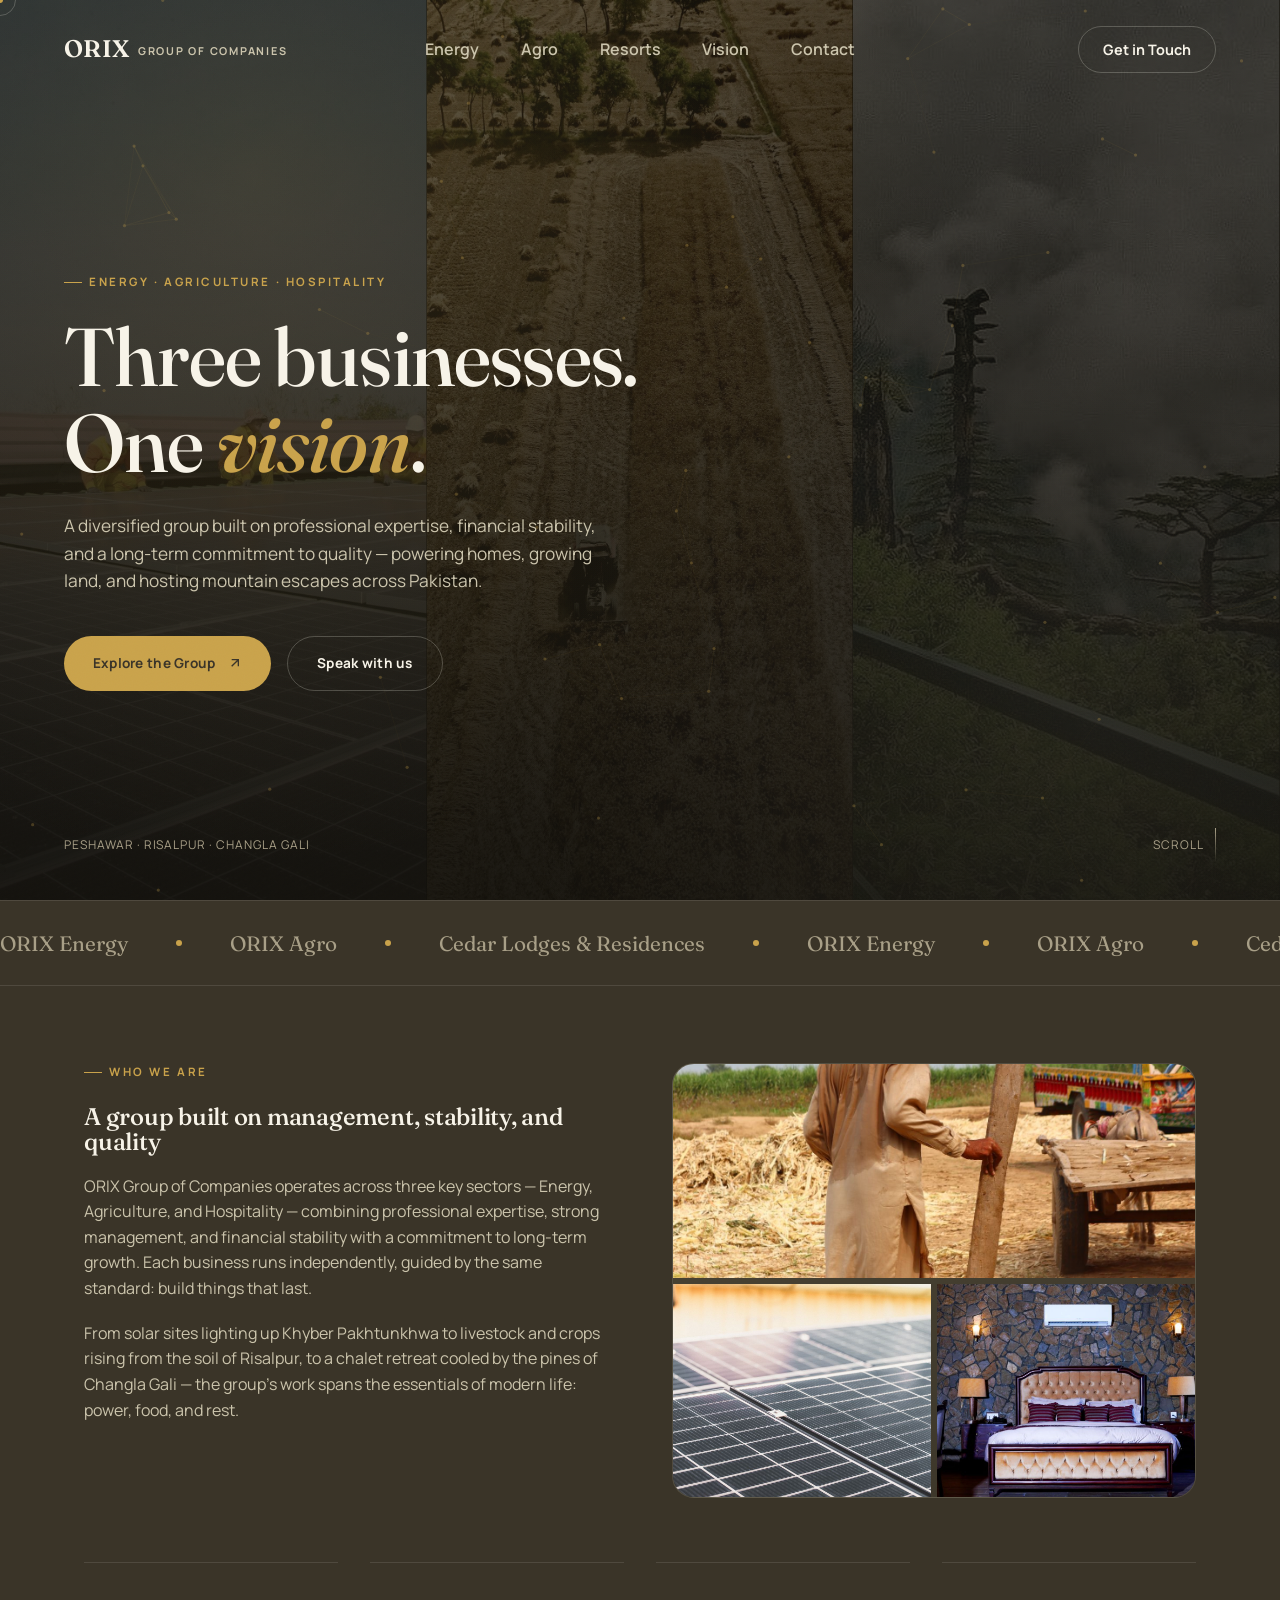
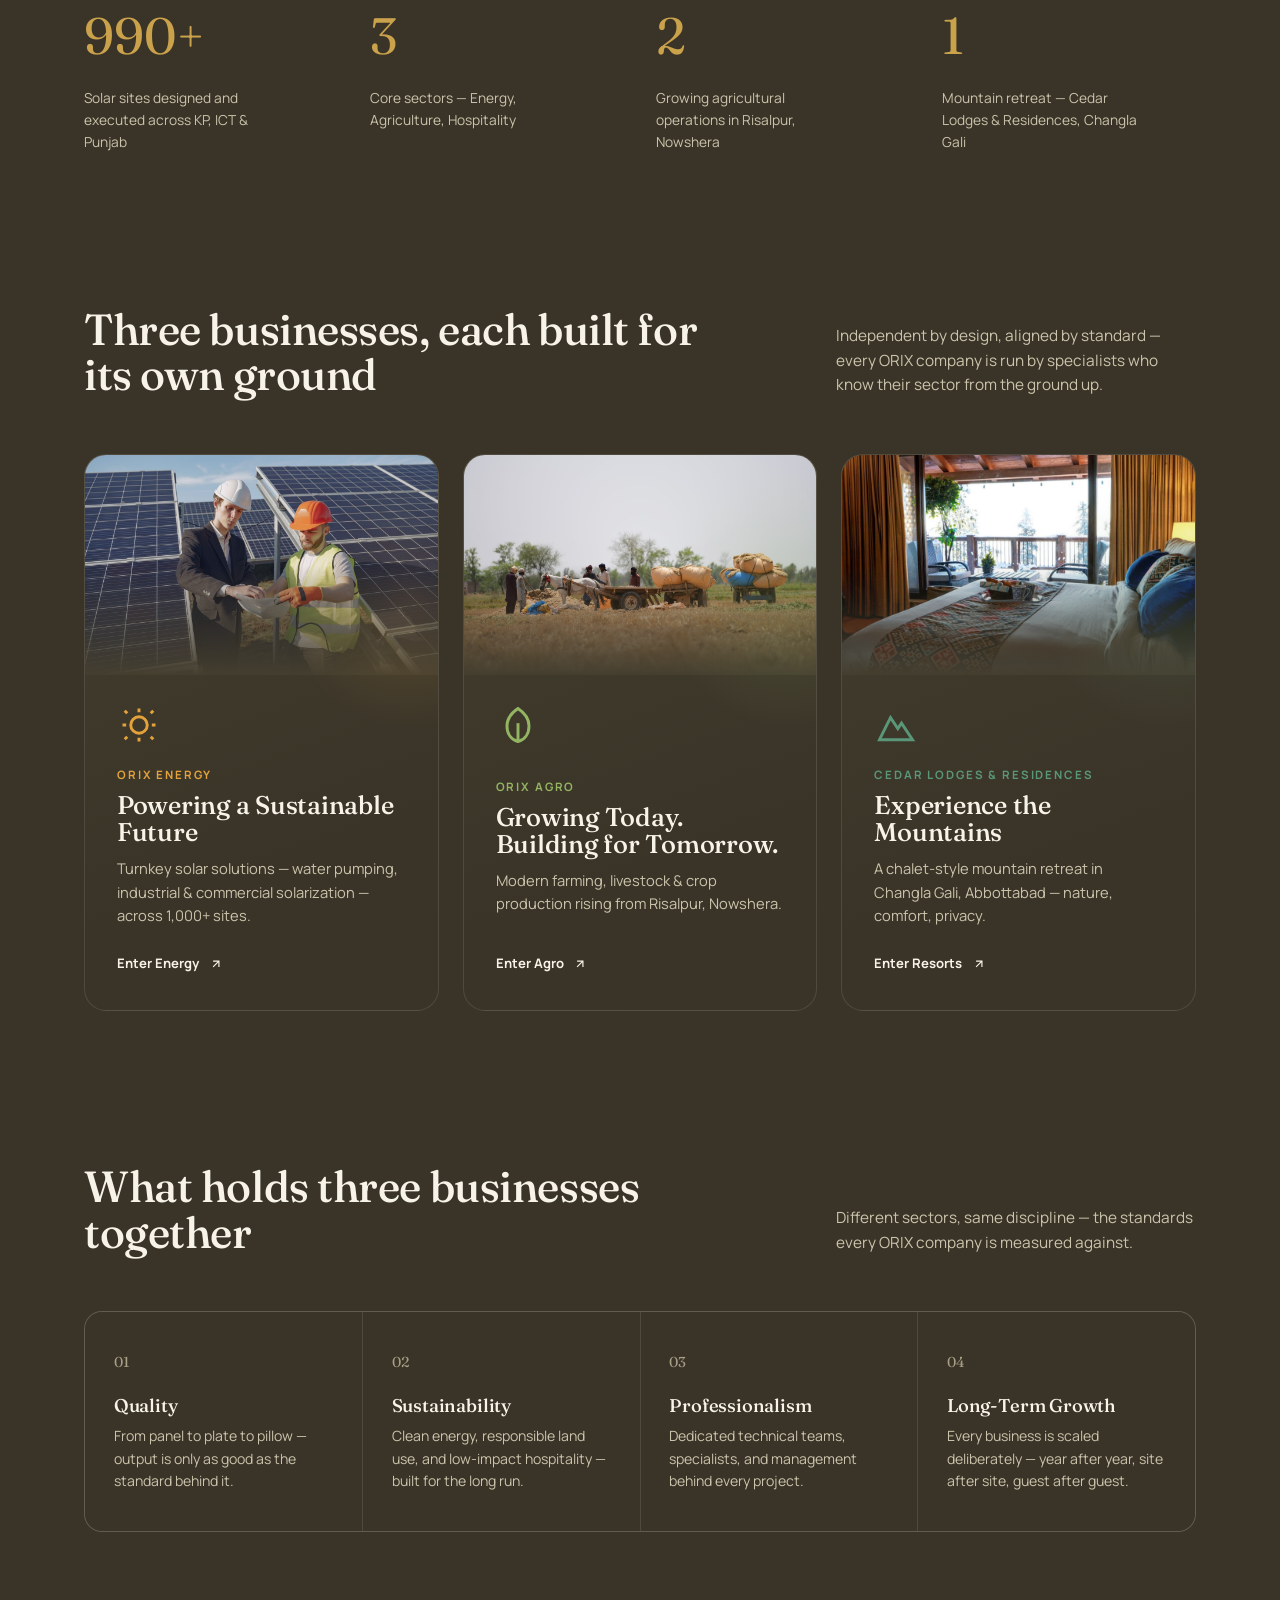
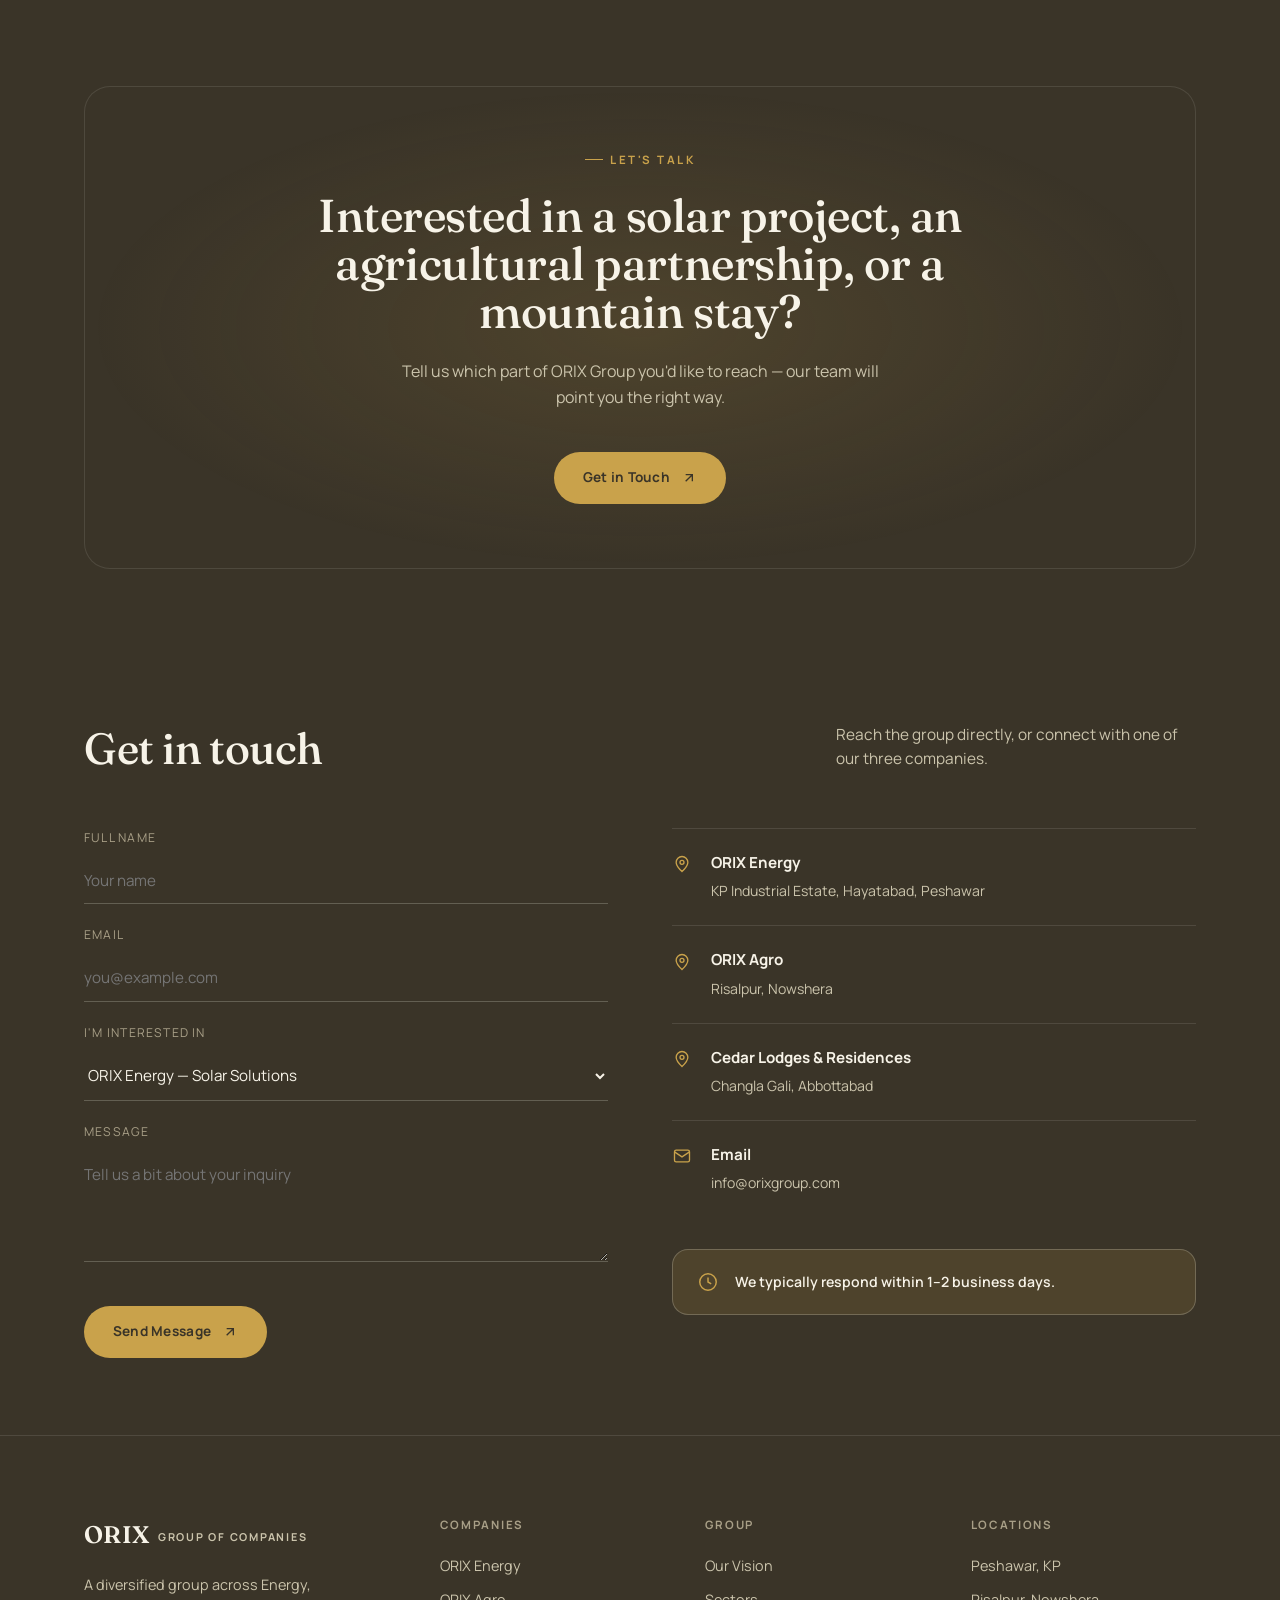
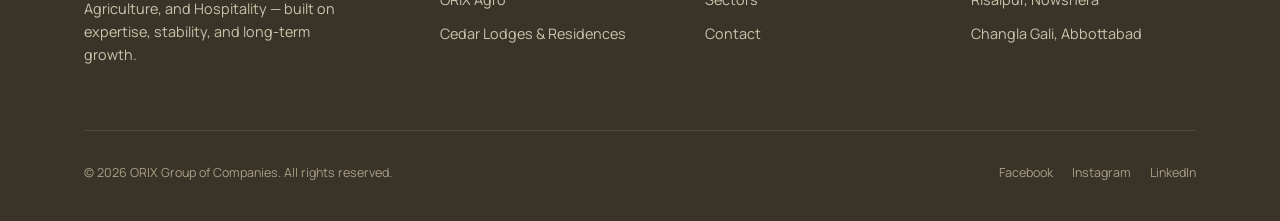
==== index.html @ c9630747 "Initial commit: ORIX Group of Companies static site Multi-page marketing site for the group (Energy," ====
<!DOCTYPE html>
<html lang="en" data-sector="group">
<head>
<meta charset="UTF-8">
<meta name="viewport" content="width=device-width, initial-scale=1.0">
<title>ORIX Group of Companies — Energy, Agriculture &amp; Hospitality</title>
<meta name="description" content="ORIX Group of Companies is a diversified group operating across Energy, Agriculture and Hospitality — ORIX Energy, ORIX Agro, and Cedar Lodges &amp; Residences.">
<link rel="icon" href="data:image/svg+xml,<svg xmlns=%22http://www.w3.org/2000/svg%22 viewBox=%220 0 24 24%22><rect width=%2224%22 height=%2224%22 rx=%226%22 fill=%22%23c9a24b%22/><text x=%2212%22 y=%2217%22 font-size=%2214%22 text-anchor=%22middle%22 fill=%22%230a0b08%22 font-family=%22Georgia%22>O</text></svg>">
<link rel="stylesheet" href="css/style.css">
</head>
<body>

<div class="grain"></div>
<div class="progress"></div>
<div class="cursor-dot"></div>
<div class="cursor-ring"></div>

<div class="preloader">
  <div class="preloader-mark">ORIX<span></span></div>
</div>

<!-- ================= NAV ================= -->
<header class="nav">
  <a href="index.html" class="nav-logo"><b>ORIX</b><small>Group of Companies</small></a>
  <nav class="nav-links">
    <a href="energy.html">Energy</a>
    <a href="agro.html">Agro</a>
    <a href="resorts.html">Resorts</a>
    <a href="index.html#vision">Vision</a>
    <a href="index.html#contact">Contact</a>
  </nav>
  <a href="index.html#contact" class="nav-cta">Get in Touch</a>
  <button class="nav-burger" aria-label="Menu"><span></span><span></span><span></span></button>
</header>

<div class="mobile-menu">
  <a href="energy.html">Energy</a>
  <a href="agro.html">Agro</a>
  <a href="resorts.html">Resorts</a>
  <a href="index.html#vision">Vision</a>
  <a href="index.html#contact">Contact</a>
</div>

<!-- ================= HERO ================= -->
<section class="hero">
  <div class="hero-photo triptych">
    <div style="background-image:url('assets/energy/hero-solar.jpg')"></div>
    <div style="background-image:url('assets/agro/hero-farmland.jpg')"></div>
    <div style="background-image:url('assets/resorts/hero-mountain.jpg')"></div>
    <div class="tint"></div>
  </div>
  <canvas></canvas>
  <div class="hero-veil"></div>
  <div class="hero-content">
    <div class="eyebrow reveal in">Energy · Agriculture · Hospitality</div>
    <h1 class="reveal in">Three businesses.<br>One <em>vision</em>.</h1>
    <p class="lead reveal in" style="--d:120ms">A diversified group built on professional expertise, financial stability, and a long-term commitment to quality — powering homes, growing land, and hosting mountain escapes across Pakistan.</p>
    <div class="hero-actions reveal in" style="--d:200ms">
      <a href="#sectors" class="btn btn-primary">
        Explore the Group
        <svg viewBox="0 0 24 24" fill="none" stroke="currentColor" stroke-width="2"><path d="M7 17L17 7M7 7h10v10"/></svg>
      </a>
      <a href="index.html#contact" class="btn btn-ghost">Speak with us</a>
    </div>
  </div>
  <div class="hero-foot">
    <span>Peshawar · Risalpur · Changla Gali</span>
    <div class="scroll-cue"><span>Scroll</span><span class="line"></span></div>
  </div>
</section>

<!-- ================= MARQUEE ================= -->
<div class="marquee">
  <div class="marquee-track">
    <span>ORIX Energy <i></i></span>
    <span>ORIX Agro <i></i></span>
    <span>Cedar Lodges &amp; Residences <i></i></span>
    <span>ORIX Energy <i></i></span>
    <span>ORIX Agro <i></i></span>
    <span>Cedar Lodges &amp; Residences <i></i></span>
    <span>ORIX Energy <i></i></span>
    <span>ORIX Agro <i></i></span>
    <span>Cedar Lodges &amp; Residences <i></i></span>
  </div>
</div>

<!-- ================= ABOUT / STATS ================= -->
<section>
  <div class="container">
    <div class="split split-equal">
      <div class="split-text">
        <div class="eyebrow reveal">Who we are</div>
        <h2 class="reveal">A group built on management, stability, and quality</h2>
        <p class="reveal" style="--d:80ms">ORIX Group of Companies operates across three key sectors — Energy, Agriculture, and Hospitality — combining professional expertise, strong management, and financial stability with a commitment to long-term growth. Each business runs independently, guided by the same standard: build things that last.</p>
        <p class="reveal" style="--d:140ms">From solar sites lighting up Khyber Pakhtunkhwa to livestock and crops rising from the soil of Risalpur, to a chalet retreat cooled by the pines of Changla Gali — the group's work spans the essentials of modern life: power, food, and rest.</p>
      </div>
      <div class="split-visual mosaic reveal" style="--d:100ms">
        <img class="m-a" src="assets/agro/sugarcane.jpg" alt="ORIX Agro sugarcane field" loading="lazy">
        <img class="m-b" src="assets/energy/rooftop-panels.jpg" alt="ORIX Energy rooftop solar array" loading="lazy">
        <img class="m-c" src="assets/resorts/suite-bedroom.jpg" alt="A premium suite at Cedar Lodges & Residences" loading="lazy">
      </div>
    </div>

    <div class="stats mt-lg">
      <div class="stat reveal" data-group="stats">
        <div class="num"><span data-count="1000" data-suffix="+">0</span></div>
        <div class="label">Solar sites designed and executed across KP, ICT &amp; Punjab</div>
      </div>
      <div class="stat reveal" data-group="stats" style="--d:80ms">
        <div class="num"><span data-count="3">0</span></div>
        <div class="label">Core sectors — Energy, Agriculture, Hospitality</div>
      </div>
      <div class="stat reveal" data-group="stats" style="--d:160ms">
        <div class="num"><span data-count="2">0</span></div>
        <div class="label">Growing agricultural operations in Risalpur, Nowshera</div>
      </div>
      <div class="stat reveal" data-group="stats" style="--d:240ms">
        <div class="num"><span data-count="1" data-suffix="" >0</span></div>
        <div class="label">Mountain retreat — Cedar Lodges &amp; Residences, Changla Gali</div>
      </div>
    </div>
  </div>
</section>

<!-- ================= SECTORS ================= -->
<section id="sectors">
  <div class="container">
    <div class="section-head">
      <h2 class="reveal">Three businesses, each built for its own ground</h2>
      <p class="reveal" style="--d:80ms">Independent by design, aligned by standard — every ORIX company is run by specialists who know their sector from the ground up.</p>
    </div>

    <div class="sector-grid">

      <a href="energy.html" class="sector-card reveal" data-group="cards" style="--card-accent:#e3a23a;">
        <div class="card-photo"><img src="assets/energy/inspecting.jpg" alt="ORIX Energy electricians inspecting a solar installation" loading="lazy"></div>
        <div class="card-body">
          <div class="glow"></div>
          <div class="icon">
            <svg viewBox="0 0 24 24" fill="none" stroke="currentColor" stroke-width="1.6"><path d="M12 3v2M12 19v2M4.2 4.2l1.4 1.4M18.4 18.4l1.4 1.4M4.2 19.8l1.4-1.4M18.4 5.6l1.4-1.4M3 12h2M19 12h2"/><circle cx="12" cy="12" r="4.5"/></svg>
          </div>
          <div>
            <div class="tag">ORIX Energy</div>
            <h3>Powering a Sustainable Future</h3>
            <p>Turnkey solar solutions — water pumping, industrial &amp; commercial solarization — across 1,000+ sites.</p>
          </div>
          <div class="go">Enter Energy <svg viewBox="0 0 24 24" fill="none" stroke="currentColor" stroke-width="2"><path d="M7 17L17 7M7 7h10v10"/></svg></div>
        </div>
      </a>

      <a href="agro.html" class="sector-card reveal" data-group="cards" style="--card-accent:#93b562; --d:100ms">
        <div class="card-photo"><img src="assets/agro/farmers-harvest.jpg" alt="Farmers harvesting wheat near Risalpur, Nowshera" loading="lazy"></div>
        <div class="card-body">
          <div class="glow"></div>
          <div class="icon">
            <svg viewBox="0 0 24 24" fill="none" stroke="currentColor" stroke-width="1.6"><path d="M12 21c-4-1-6-4.5-6-8.5C6 8 9 5 12 3c3 2 6 5 6 9.5 0 4-2 7.5-6 8.5Z"/><path d="M12 21V11"/></svg>
          </div>
          <div>
            <div class="tag">ORIX Agro</div>
            <h3>Growing Today. Building for Tomorrow.</h3>
            <p>Modern farming, livestock &amp; crop production rising from Risalpur, Nowshera.</p>
          </div>
          <div class="go">Enter Agro <svg viewBox="0 0 24 24" fill="none" stroke="currentColor" stroke-width="2"><path d="M7 17L17 7M7 7h10v10"/></svg></div>
        </div>
      </a>

      <a href="resorts.html" class="sector-card reveal" data-group="cards" style="--card-accent:#5a9678; --d:200ms">
        <div class="card-photo"><img src="assets/resorts/balcony-view.jpg" alt="Suite balcony with mountain views at Cedar Lodges & Residences, Changla Gali" loading="lazy"></div>
        <div class="card-body">
          <div class="glow"></div>
          <div class="icon">
            <svg viewBox="0 0 24 24" fill="none" stroke="currentColor" stroke-width="1.6"><path d="M3 20 9 8l4 6 2-3 6 9H3Z"/></svg>
          </div>
          <div>
            <div class="tag">Cedar Lodges &amp; Residences</div>
            <h3>Experience the Mountains</h3>
            <p>A chalet-style mountain retreat in Changla Gali, Abbottabad — nature, comfort, privacy.</p>
          </div>
          <div class="go">Enter Resorts <svg viewBox="0 0 24 24" fill="none" stroke="currentColor" stroke-width="2"><path d="M7 17L17 7M7 7h10v10"/></svg></div>
        </div>
      </a>

    </div>
  </div>
</section>

<!-- ================= VISION / PILLARS ================= -->
<section id="vision">
  <div class="container">
    <div class="section-head">
      <h2 class="reveal">What holds three businesses together</h2>
      <p class="reveal" style="--d:80ms">Different sectors, same discipline — the standards every ORIX company is measured against.</p>
    </div>
    <div class="pillars">
      <div class="pillar reveal" data-group="pillars">
        <div class="n">01</div>
        <h4>Quality</h4>
        <p>From panel to plate to pillow — output is only as good as the standard behind it.</p>
      </div>
      <div class="pillar reveal" data-group="pillars" style="--d:80ms">
        <div class="n">02</div>
        <h4>Sustainability</h4>
        <p>Clean energy, responsible land use, and low-impact hospitality — built for the long run.</p>
      </div>
      <div class="pillar reveal" data-group="pillars" style="--d:160ms">
        <div class="n">03</div>
        <h4>Professionalism</h4>
        <p>Dedicated technical teams, specialists, and management behind every project.</p>
      </div>
      <div class="pillar reveal" data-group="pillars" style="--d:240ms">
        <div class="n">04</div>
        <h4>Long-Term Growth</h4>
        <p>Every business is scaled deliberately — year after year, site after site, guest after guest.</p>
      </div>
    </div>
  </div>
</section>

<!-- ================= CTA ================= -->
<section>
  <div class="container">
    <div class="cta-banner reveal">
      <div class="eyebrow" style="justify-content:center;">Let's talk</div>
      <h2>Interested in a solar project, an agricultural partnership, or a mountain stay?</h2>
      <p>Tell us which part of ORIX Group you'd like to reach — our team will point you the right way.</p>
      <div class="hero-actions">
        <a href="index.html#contact" class="btn btn-primary">
          Get in Touch
          <svg viewBox="0 0 24 24" fill="none" stroke="currentColor" stroke-width="2"><path d="M7 17L17 7M7 7h10v10"/></svg>
        </a>
      </div>
    </div>
  </div>
</section>

<!-- ================= CONTACT ================= -->
<section id="contact">
  <div class="container">
    <div class="section-head">
      <h2 class="reveal">Get in touch</h2>
      <p class="reveal" style="--d:80ms">Reach the group directly, or connect with one of our three companies.</p>
    </div>
    <div class="contact-grid">
      <form class="reveal" onsubmit="return false;">
        <div class="field">
          <label for="name">Full name</label>
          <input id="name" type="text" placeholder="Your name" required>
        </div>
        <div class="field">
          <label for="email">Email</label>
          <input id="email" type="email" placeholder="you@example.com" required>
        </div>
        <div class="field">
          <label for="sector">I'm interested in</label>
          <select id="sector">
            <option>ORIX Energy — Solar Solutions</option>
            <option>ORIX Agro — Agriculture &amp; Livestock</option>
            <option>Cedar Lodges &amp; Residences — Bookings</option>
            <option>General Inquiry</option>
          </select>
        </div>
        <div class="field">
          <label for="msg">Message</label>
          <textarea id="msg" rows="4" placeholder="Tell us a bit about your inquiry"></textarea>
        </div>
        <button class="btn btn-primary" type="submit" style="margin-top:1rem;">
          Send Message
          <svg viewBox="0 0 24 24" fill="none" stroke="currentColor" stroke-width="2"><path d="M7 17L17 7M7 7h10v10"/></svg>
        </button>
      </form>
      <div class="contact-info reveal" style="--d:100ms">
        <div class="row">
          <svg viewBox="0 0 24 24" fill="none" stroke="currentColor" stroke-width="1.6"><path d="M12 21s-7-6.2-7-11a7 7 0 1 1 14 0c0 4.8-7 11-7 11Z"/><circle cx="12" cy="10" r="2.4"/></svg>
          <div>
            <h5>ORIX Energy</h5>
            <p>KP Industrial Estate, Hayatabad, Peshawar</p>
          </div>
        </div>
        <div class="row">
          <svg viewBox="0 0 24 24" fill="none" stroke="currentColor" stroke-width="1.6"><path d="M12 21s-7-6.2-7-11a7 7 0 1 1 14 0c0 4.8-7 11-7 11Z"/><circle cx="12" cy="10" r="2.4"/></svg>
          <div>
            <h5>ORIX Agro</h5>
            <p>Risalpur, Nowshera</p>
          </div>
        </div>
        <div class="row">
          <svg viewBox="0 0 24 24" fill="none" stroke="currentColor" stroke-width="1.6"><path d="M12 21s-7-6.2-7-11a7 7 0 1 1 14 0c0 4.8-7 11-7 11Z"/><circle cx="12" cy="10" r="2.4"/></svg>
          <div>
            <h5>Cedar Lodges &amp; Residences</h5>
            <p>Changla Gali, Abbottabad</p>
          </div>
        </div>
        <div class="row">
          <svg viewBox="0 0 24 24" fill="none" stroke="currentColor" stroke-width="1.6"><rect x="3" y="5" width="18" height="14" rx="2"/><path d="M3 7l9 6 9-6"/></svg>
          <div>
            <h5>Email</h5>
            <p>info@orixgroup.com</p>
          </div>
        </div>
        <div class="response-note">
          <svg viewBox="0 0 24 24" fill="none" stroke="currentColor" stroke-width="1.6"><circle cx="12" cy="12" r="9"/><path d="M12 7v5l3.5 2"/></svg>
          <p>We typically respond within 1–2 business days.</p>
        </div>
      </div>
    </div>
  </div>
</section>

<!-- ================= FOOTER ================= -->
<footer>
  <div class="container">
    <div class="footer-top">
      <div class="footer-brand">
        <a href="index.html" class="nav-logo"><b>ORIX</b><small>Group of Companies</small></a>
        <p>A diversified group across Energy, Agriculture, and Hospitality — built on expertise, stability, and long-term growth.</p>
      </div>
      <div class="footer-col">
        <h5>Companies</h5>
        <a href="energy.html">ORIX Energy</a>
        <a href="agro.html">ORIX Agro</a>
        <a href="resorts.html">Cedar Lodges &amp; Residences</a>
      </div>
      <div class="footer-col">
        <h5>Group</h5>
        <a href="index.html#vision">Our Vision</a>
        <a href="index.html#sectors">Sectors</a>
        <a href="index.html#contact">Contact</a>
      </div>
      <div class="footer-col">
        <h5>Locations</h5>
        <p>Peshawar, KP</p>
        <p>Risalpur, Nowshera</p>
        <p>Changla Gali, Abbottabad</p>
      </div>
    </div>
    <div class="footer-bottom">
      <span>© 2026 ORIX Group of Companies. All rights reserved.</span>
      <div class="socials">
        <a href="#">Facebook</a>
        <a href="#">Instagram</a>
        <a href="#">LinkedIn</a>
      </div>
    </div>
  </div>
</footer>

<script src="js/main.js"></script>
</body>
</html>
---- css/style.css ----
/* ============================================================
   ORIX GROUP — shared stylesheet
   ============================================================ */

@import url('https://fonts.googleapis.com/css2?family=Fraunces:opsz,wght@9..144,300..700&family=Manrope:wght@400;500;600;700;800&display=swap');

:root{
  --ink:#3a3428;
  --ink-2:#443e2f;
  --ink-3:#4e4837;
  --paper:#f7f3e8;
  --paper-dim:#cbc4ac;
  --paper-faint:#a89f87;
  --line:rgba(247,243,232,0.11);
  --line-strong:rgba(247,243,232,0.22);
  --gold:#c9a24b;
  --gold-2:#e9cd82;

  --accent:#c9a24b;
  --accent-soft:rgba(201,162,75,0.14);
  --accent-2:#7fb0c9;

  --serif:'Fraunces', Georgia, serif;
  --sans:'Manrope', -apple-system, BlinkMacSystemFont, 'Segoe UI', sans-serif;

  --container: 1240px;
  --pad: clamp(1.5rem, 5vw, 4rem);
  --ease: cubic-bezier(.16,.84,.36,1);
}

html[data-sector="energy"]{
  --accent:#e3a23a;
  --accent-soft:rgba(227,162,58,0.16);
  --accent-2:#4fb6e6;
}
html[data-sector="agro"]{
  --accent:#93b562;
  --accent-soft:rgba(147,181,98,0.16);
  --accent-2:#d9b36c;
}
html[data-sector="resorts"]{
  --accent:#5a9678;
  --accent-soft:rgba(90,150,120,0.18);
  --accent-2:#b5793b;
}

*{margin:0;padding:0;box-sizing:border-box;}
html{
  scroll-behavior:smooth;
  background:var(--ink);
}
body{
  background:var(--ink);
  color:var(--paper);
  font-family:var(--sans);
  font-size:16px;
  line-height:1.6;
  -webkit-font-smoothing:antialiased;
  overflow-x:hidden;
  min-height:100vh;
}
img{max-width:100%;display:block;}
a{color:inherit;text-decoration:none;}
ul{list-style:none;}
button{font:inherit;background:none;border:none;color:inherit;cursor:pointer;}
::selection{background:var(--accent);color:var(--ink);}

h1,h2,h3,h4{
  font-family:var(--serif);
  font-weight:500;
  letter-spacing:-0.01em;
  line-height:1.05;
}

.container{
  max-width:var(--container);
  margin:0 auto;
  padding:0 var(--pad);
}

.eyebrow{
  display:flex;
  align-items:center;
  gap:.6em;
  font-family:var(--sans);
  font-size:.72rem;
  font-weight:700;
  letter-spacing:.22em;
  text-transform:uppercase;
  color:var(--accent);
  margin-bottom:1.4rem;
}
.eyebrow::before{
  content:'';
  width:1.6em;
  height:1px;
  background:var(--accent);
  display:block;
}

/* ---------- grain overlay ---------- */
.grain{
  position:fixed;
  inset:0;
  z-index:9990;
  pointer-events:none;
  opacity:.05;
  mix-blend-mode:overlay;
  background-image:url("data:image/svg+xml;utf8,<svg xmlns='http://www.w3.org/2000/svg' width='140' height='140'><filter id='n'><feTurbulence type='fractalNoise' baseFrequency='0.9' numOctaves='2' stitchTiles='stitch'/></filter><rect width='100%25' height='100%25' filter='url(%23n)'/></svg>");
}

/* ---------- scroll progress ---------- */
.progress{
  position:fixed;
  top:0; left:0;
  height:2px;
  width:0%;
  background:linear-gradient(90deg,var(--accent),var(--gold-2));
  z-index:9999;
  transition:width .08s linear;
}

/* ---------- custom cursor ---------- */
.cursor-dot,.cursor-ring{
  position:fixed;
  top:0;left:0;
  pointer-events:none;
  z-index:9998;
  border-radius:50%;
  transform:translate(-50%,-50%);
  will-change:transform;
}
.cursor-dot{
  width:6px;height:6px;
  background:var(--accent);
}
.cursor-ring{
  width:32px;height:32px;
  border:1px solid var(--line-strong);
  transition:width .25s var(--ease), height .25s var(--ease), border-color .25s var(--ease), opacity .25s;
}
.cursor-ring.is-active{
  width:56px;height:56px;
  border-color:var(--accent);
}
@media (pointer:coarse){
  .cursor-dot,.cursor-ring{display:none;}
}

/* ---------- preloader ---------- */
.preloader{
  position:fixed;inset:0;
  background:var(--ink);
  z-index:10000;
  display:flex;
  align-items:center;
  justify-content:center;
  transition:opacity .6s var(--ease), visibility .6s;
}
.preloader.done{opacity:0;visibility:hidden;}
.preloader-mark{
  font-family:var(--serif);
  font-size:1.6rem;
  letter-spacing:.05em;
  color:var(--paper);
  display:flex;
  gap:.5rem;
  align-items:baseline;
}
.preloader-mark span{
  display:inline-block;
  width:6px;height:6px;
  border-radius:50%;
  background:var(--accent);
  animation:pulse 1.1s ease-in-out infinite;
}

@keyframes pulse{
  0%,100%{transform:scale(1);opacity:1;}
  50%{transform:scale(1.6);opacity:.4;}
}

/* ---------- navbar ---------- */
.nav{
  position:fixed;
  top:0;left:0;right:0;
  z-index:900;
  padding:1.6rem var(--pad);
  display:grid;
  grid-template-columns:1fr auto 1fr;
  align-items:center;
  transition:padding .4s var(--ease), background .4s var(--ease), border-color .4s var(--ease);
  border-bottom:1px solid transparent;
}
.nav.scrolled{
  padding:1rem var(--pad);
  background:rgba(58,52,40,0.86);
  backdrop-filter:blur(14px) saturate(140%);
  border-bottom:1px solid var(--line);
}
.nav-logo{
  grid-column:1;
  justify-self:start;
  font-family:var(--serif);
  font-size:1.5rem;
  letter-spacing:.02em;
  display:flex;
  align-items:baseline;
  gap:.5rem;
}
.nav-logo b{font-weight:600;}
.nav-logo small{
  font-family:var(--sans);
  font-size:.68rem;
  letter-spacing:.16em;
  color:var(--paper-dim);
  font-weight:700;
  text-transform:uppercase;
  transform:translateY(-2px);
}
.nav-links{
  grid-column:2;
  justify-self:center;
  display:flex;
  align-items:center;
  gap:2.6rem;
}
.nav-links a{
  position:relative;
  font-size:1rem;
  font-weight:600;
  color:var(--paper-dim);
  transition:color .3s;
  padding:.3rem 0;
}
.nav-links a::after{
  content:'';
  position:absolute;
  left:0;bottom:0;
  width:0%;height:1px;
  background:var(--accent);
  transition:width .35s var(--ease);
}
.nav-links a:hover,.nav-links a.active{color:var(--paper);}
.nav-links a:hover::after,.nav-links a.active::after{width:100%;}

.nav-cta{
  grid-column:3;
  justify-self:end;
  border:1px solid var(--line-strong);
  padding:.7rem 1.5rem;
  border-radius:999px;
  font-size:.9rem;
  font-weight:700;
  transition:border-color .3s, background .3s;
}
.nav-cta:hover{border-color:var(--accent);background:var(--accent-soft);}

.nav-burger{
  grid-column:3;
  justify-self:end;
  display:none;
  flex-direction:column;
  gap:5px;
  width:26px;
  z-index:901;
}
.nav-burger span{
  height:1px;width:100%;
  background:var(--paper);
  transition:transform .3s var(--ease), opacity .3s;
}

.mobile-menu{
  position:fixed;
  inset:0;
  background:var(--ink-2);
  z-index:850;
  display:flex;
  flex-direction:column;
  align-items:flex-start;
  justify-content:center;
  gap:1.6rem;
  padding:0 var(--pad);
  transform:translateY(-100%);
  transition:transform .5s var(--ease);
}
.mobile-menu.open{transform:translateY(0);}
.mobile-menu a{
  font-family:var(--serif);
  font-size:2.2rem;
  color:var(--paper-dim);
}
.mobile-menu a:hover{color:var(--accent);}

/* ---------- buttons ---------- */
.btn{
  display:inline-flex;
  align-items:center;
  gap:.7rem;
  padding:.95rem 1.8rem;
  border-radius:999px;
  font-size:.85rem;
  font-weight:700;
  letter-spacing:.02em;
  position:relative;
  overflow:hidden;
  transition:transform .25s var(--ease);
}
.btn-primary{
  background:var(--accent);
  color:var(--ink);
}
.btn-primary:hover{transform:translateY(-2px);}
.btn-ghost{
  border:1px solid var(--line-strong);
  color:var(--paper);
}
.btn-ghost:hover{border-color:var(--accent);color:var(--accent);}
.btn svg{width:16px;height:16px;transition:transform .3s var(--ease);}
.btn:hover svg{transform:translate(3px,-3px);}

/* ---------- hero ---------- */
.hero{
  position:relative;
  min-height:100vh;
  display:flex;
  flex-direction:column;
  justify-content:center;
  padding:8rem var(--pad) 4rem;
  overflow:hidden;
}
.hero-photo{
  position:absolute;
  inset:0;
  z-index:0;
  background-size:cover;
  background-position:center;
}
.hero-photo::after{
  content:'';
  position:absolute;
  inset:0;
  background:linear-gradient(180deg, rgba(18,16,11,.62) 0%, rgba(18,16,11,.82) 60%, rgba(18,16,11,.94) 100%);
}
.hero-photo.triptych{display:flex;}
.hero-photo.triptych > div{
  flex:1;
  height:100%;
  background-size:cover;
  background-position:center;
  filter:grayscale(30%) brightness(.72) contrast(1.08);
}
.hero-photo.triptych > div:not(:last-child){
  border-right:1px solid rgba(10,9,6,.5);
}
.hero-photo.triptych .tint{
  position:absolute;
  inset:0;
  background:var(--gold);
  mix-blend-mode:color;
  opacity:.22;
  pointer-events:none;
}
.hero canvas{
  position:absolute;
  inset:0;
  z-index:1;
  opacity:.5;
}
.hero-veil{
  position:absolute;
  inset:0;
  z-index:1;
  background:radial-gradient(circle at 20% 20%, var(--accent-soft), transparent 55%),
              radial-gradient(circle at 85% 80%, rgba(244,241,230,.05), transparent 45%);
}
.hero-content{position:relative;z-index:2;max-width:900px;}
.hero-content .eyebrow{color:var(--accent);}
.hero h1{
  font-size:clamp(2.6rem, 6.4vw, 5.4rem);
  color:var(--paper);
}
.hero h1 em{
  font-style:italic;
  color:var(--accent);
}
.hero p.lead{
  margin-top:1.6rem;
  max-width:560px;
  font-size:1.08rem;
  color:var(--paper-dim);
}
.hero-actions{
  margin-top:2.6rem;
  display:flex;
  gap:1rem;
  flex-wrap:wrap;
}
.hero-foot{
  position:absolute;
  bottom:2.4rem;
  left:var(--pad);
  right:var(--pad);
  z-index:2;
  display:flex;
  justify-content:space-between;
  align-items:center;
  color:var(--paper-faint);
  font-size:.75rem;
  letter-spacing:.08em;
  text-transform:uppercase;
}
.scroll-cue{
  display:flex;
  align-items:center;
  gap:.7rem;
}
.scroll-cue .line{
  width:1px;height:34px;
  background:linear-gradient(var(--paper-faint), transparent);
  position:relative;
  overflow:hidden;
}
.scroll-cue .line::after{
  content:'';
  position:absolute;
  top:-100%;left:0;
  width:100%;height:100%;
  background:var(--accent);
  animation:scrollcue 2.4s ease-in-out infinite;
}
@keyframes scrollcue{
  0%{top:-100%;}
  60%{top:100%;}
  100%{top:100%;}
}

/* ---------- sections ---------- */
section{
  position:relative;
  padding:clamp(3.5rem, 6vw, 5.5rem) 0;
}
.section-head{
  display:flex;
  justify-content:space-between;
  align-items:flex-end;
  gap:2rem;
  margin-bottom:3.5rem;
  flex-wrap:wrap;
}
.section-head h2{
  font-size:clamp(1.9rem, 3.4vw, 2.8rem);
  max-width:640px;
}
.section-head p{
  max-width:360px;
  color:var(--paper-dim);
  font-size:.96rem;
}

/* ---------- reveal ---------- */
.reveal{
  opacity:0;
  transform:translateY(28px);
  transition:opacity .8s var(--ease), transform .8s var(--ease);
  transition-delay:var(--d, 0ms);
}
.reveal.in{opacity:1;transform:translateY(0);}

/* ---------- divider strip ---------- */
.rule{
  height:1px;
  background:var(--line);
  width:100%;
}

/* ---------- marquee ---------- */
.marquee{
  border-top:1px solid var(--line);
  border-bottom:1px solid var(--line);
  padding:1.6rem 0;
  overflow:hidden;
  white-space:nowrap;
}
.marquee-track{
  display:inline-flex;
  gap:3rem;
  animation:marquee 28s linear infinite;
}
.marquee-track span{
  font-family:var(--serif);
  font-size:1.3rem;
  color:var(--paper-faint);
  display:flex;
  align-items:center;
  gap:3rem;
}
.marquee-track span i{
  width:6px;height:6px;
  border-radius:50%;
  background:var(--accent);
  display:inline-block;
}
@keyframes marquee{
  from{transform:translateX(0);}
  to{transform:translateX(-50%);}
}

/* ---------- stats ---------- */
.stats{
  display:grid;
  grid-template-columns:repeat(4,1fr);
  gap:2rem;
}
.stat{
  padding:2rem 0 0;
  border-top:1px solid var(--line);
}
.stat .num{
  font-family:var(--serif);
  font-size:clamp(2.2rem,4vw,3.2rem);
  color:var(--accent);
  display:flex;
  align-items:baseline;
  gap:.15rem;
}
.stat .label{
  margin-top:.6rem;
  color:var(--paper-dim);
  font-size:.86rem;
  max-width:200px;
}

/* ---------- sector cards (home) ---------- */
.sector-grid{
  display:grid;
  grid-template-columns:repeat(3,1fr);
  gap:1.5rem;
}
.sector-card{
  position:relative;
  border:1px solid var(--line);
  border-radius:22px;
  display:flex;
  flex-direction:column;
  overflow:hidden;
  transition:border-color .4s var(--ease), transform .5s var(--ease);
  background:linear-gradient(160deg, var(--ink-2), var(--ink) 70%);
}
.sector-card:hover{
  transform:translateY(-6px);
  border-color:var(--card-accent, var(--accent));
}
.sector-card .card-photo{
  position:relative;
  aspect-ratio:16/10;
  overflow:hidden;
}
.sector-card .card-photo img{
  width:100%;height:100%;
  object-fit:cover;
  display:block;
  transition:transform .7s var(--ease);
}
.sector-card:hover .card-photo img{transform:scale(1.07);}
.sector-card .card-photo::after{
  content:'';
  position:absolute;inset:0;
  background:linear-gradient(180deg, rgba(10,9,6,0) 50%, var(--ink-2) 100%);
}
.sector-card .card-body{
  position:relative;
  flex:1;
  padding:1.7rem 2rem 2.2rem;
  display:flex;
  flex-direction:column;
  justify-content:space-between;
}
.sector-card .glow{
  position:absolute;
  top:-60%;right:-30%;
  width:75%;height:75%;
  background:radial-gradient(circle, var(--card-accent, var(--accent)) 0%, transparent 70%);
  opacity:.16;
  transition:opacity .4s;
}
.sector-card:hover .glow{opacity:.3;}
.sector-card .icon{
  width:44px;height:44px;
  color:var(--card-accent, var(--accent));
  position:relative;
  z-index:1;
}
.sector-card .icon svg{width:100%;height:100%;}
.sector-card .tag{
  position:relative;z-index:1;
  font-size:.72rem;
  letter-spacing:.16em;
  text-transform:uppercase;
  color:var(--card-accent, var(--accent));
  font-weight:700;
  margin:1.2rem 0 .5rem;
}
.sector-card h3{
  position:relative;z-index:1;
  font-size:1.6rem;
  margin-bottom:.7rem;
}
.sector-card p{
  position:relative;z-index:1;
  color:var(--paper-dim);
  font-size:.92rem;
  margin-bottom:1.6rem;
}
.sector-card .go{
  position:relative;z-index:1;
  display:flex;
  align-items:center;
  gap:.6rem;
  font-size:.82rem;
  font-weight:700;
  color:var(--paper);
}
.sector-card .go svg{
  width:14px;height:14px;
  transition:transform .3s var(--ease);
}
.sector-card:hover .go svg{transform:translate(4px,-4px);}

/* ---------- pillars / values ---------- */
.pillars{
  display:grid;
  grid-template-columns:repeat(4,1fr);
  gap:1px;
  background:var(--line);
  border:1px solid var(--line);
  border-radius:18px;
  overflow:hidden;
}
.pillar{
  background:var(--ink);
  padding:2.4rem 1.8rem;
  transition:background .3s;
}
.pillar:hover{background:var(--ink-2);}
.pillar .n{
  font-family:var(--serif);
  color:var(--paper-faint);
  font-size:.9rem;
  margin-bottom:1.4rem;
}
.pillar h4{font-size:1.15rem;margin-bottom:.6rem;}
.pillar p{color:var(--paper-dim);font-size:.88rem;}

/* ---------- feature list (sector pages) ---------- */
.feature-grid{
  display:grid;
  grid-template-columns:repeat(3,1fr);
  gap:1.2rem;
}
.feature{
  border:1px solid var(--line);
  border-radius:16px;
  padding:2rem 1.7rem;
  transition:border-color .35s, transform .35s var(--ease);
}
.feature:hover{
  border-color:var(--accent);
  transform:translateY(-4px);
}
.feature .icon{
  width:38px;height:38px;
  color:var(--accent);
  margin-bottom:1.4rem;
}
.feature .icon svg{width:100%;height:100%;}
.feature h4{font-size:1.05rem;margin-bottom:.5rem;font-family:var(--sans);font-weight:700;}
.feature p{color:var(--paper-dim);font-size:.88rem;}

/* ---------- split (image-panel + text) ---------- */
.split{
  display:grid;
  grid-template-columns:1fr 1fr;
  gap:4rem;
  align-items:center;
}
.split.reverse{direction:rtl;}
.split.reverse > *{direction:ltr;}
.split-visual{
  position:relative;
  aspect-ratio:4/5;
  border-radius:22px;
  overflow:hidden;
  border:1px solid var(--line);
  background:linear-gradient(160deg,var(--ink-3),var(--ink));
  display:flex;
  align-items:center;
  justify-content:center;
}
.split-visual svg{width:56%;height:56%;color:var(--accent);opacity:.9;}
.split-visual.photo{display:block;}
.split-visual.photo img{
  width:100%;height:100%;
  object-fit:cover;
  display:block;
}
.split.split-equal{align-items:start;}
.split.split-equal .split-visual{aspect-ratio:auto;height:clamp(360px, 34vw, 460px);}
.split-visual.mosaic{
  display:grid;
  grid-template-columns:minmax(0,1fr) minmax(0,1fr);
  grid-template-rows:minmax(0,1fr) minmax(0,1fr);
  gap:6px;
}
.split-visual.mosaic img{
  width:100%;height:100%;
  min-width:0;
  min-height:0;
  object-fit:cover;
  display:block;
  transition:transform .7s var(--ease);
}
.split-visual.mosaic img:hover{transform:scale(1.06);}
.split-visual.mosaic .m-a{grid-column:1/3;grid-row:1;}
.split-visual.mosaic .m-b{grid-column:1;grid-row:2;}
.split-visual.mosaic .m-c{grid-column:2;grid-row:2;}
.split-visual .frame-tag{
  position:absolute;
  left:1.4rem;bottom:1.4rem;
  z-index:2;
  display:flex;
  align-items:center;
  gap:.6rem;
  padding:.55rem 1rem;
  border-radius:999px;
  background:rgba(20,18,12,.55);
  backdrop-filter:blur(8px);
  border:1px solid var(--line-strong);
  font-size:.74rem;
  font-weight:700;
  letter-spacing:.04em;
  color:var(--paper);
}
.split-visual .frame-tag i{width:6px;height:6px;border-radius:50%;background:var(--accent);display:inline-block;}

/* ---------- gallery ---------- */
.gallery-grid{
  display:grid;
  grid-template-columns:repeat(3,1fr);
  gap:1.2rem;
}
.gallery-item{
  position:relative;
  border-radius:18px;
  overflow:hidden;
  aspect-ratio:4/3;
  border:1px solid var(--line);
}
.gallery-item img{
  width:100%;height:100%;
  object-fit:cover;
  display:block;
  transition:transform .7s var(--ease);
}
.gallery-item:hover img{transform:scale(1.08);}
.gallery-item .cap{
  position:absolute;
  left:0;right:0;bottom:0;
  padding:1.1rem 1.2rem;
  background:linear-gradient(180deg, transparent, rgba(15,13,9,.82));
  font-size:.82rem;
  font-weight:700;
  color:var(--paper);
}
.gallery-item.tall{grid-row:span 2;}
.split-visual .ring{
  position:absolute;
  border:1px solid var(--line-strong);
  border-radius:50%;
}
.split-text p{color:var(--paper-dim);margin-top:1.2rem;font-size:1rem;}
.split-text ul{margin-top:1.6rem;display:flex;flex-direction:column;gap:.9rem;}
.split-text li{
  display:flex;
  gap:.8rem;
  align-items:flex-start;
  font-size:.92rem;
  color:var(--paper);
}
.split-text li svg{width:16px;height:16px;color:var(--accent);margin-top:.2rem;flex-shrink:0;}

/* ---------- locations ---------- */
.locations{
  display:grid;
  grid-template-columns:repeat(3,1fr);
  gap:1.2rem;
}
.location{
  border-top:1px solid var(--line);
  padding-top:1.6rem;
}
.location .pin{width:26px;height:26px;color:var(--accent);margin-bottom:1rem;}
.location .pin svg{width:100%;height:100%;}
.location .city{font-family:var(--serif);font-size:1.3rem;color:var(--accent);}
.location p{color:var(--paper-dim);font-size:.88rem;margin-top:.5rem;}

/* ---------- cta banner ---------- */
.cta-banner{
  border-radius:26px;
  border:1px solid var(--line);
  padding:4rem var(--pad);
  text-align:center;
  background:radial-gradient(ellipse at center, var(--accent-soft), transparent 70%);
}
.cta-banner h2{font-size:clamp(1.9rem,3.6vw,3rem);max-width:700px;margin:0 auto 1.4rem;}
.cta-banner p{color:var(--paper-dim);max-width:480px;margin:0 auto 2.2rem;}
.cta-banner .hero-actions{justify-content:center;}

/* ---------- footer ---------- */
footer{
  border-top:1px solid var(--line);
  padding:5rem 0 2.4rem;
}
.footer-top{
  display:grid;
  grid-template-columns:1.4fr 1fr 1fr 1fr;
  gap:2.5rem;
  padding-bottom:4rem;
}
.footer-brand .nav-logo{margin-bottom:1.2rem;}
.footer-brand p{color:var(--paper-dim);font-size:.9rem;max-width:280px;}
.footer-col h5{
  font-size:.72rem;
  letter-spacing:.16em;
  text-transform:uppercase;
  color:var(--paper-faint);
  margin-bottom:1.2rem;
}
.footer-col a, .footer-col p{
  display:block;
  color:var(--paper-dim);
  font-size:.9rem;
  margin-bottom:.7rem;
  transition:color .3s;
}
.footer-col a:hover{color:var(--accent);}
.footer-bottom{
  display:flex;
  justify-content:space-between;
  align-items:center;
  padding-top:2rem;
  border-top:1px solid var(--line);
  color:var(--paper-faint);
  font-size:.78rem;
  flex-wrap:wrap;
  gap:1rem;
}
.footer-bottom .socials{display:flex;gap:1.2rem;}

/* ---------- contact / form ---------- */
.contact-grid{
  display:grid;
  grid-template-columns:1fr 1fr;
  gap:4rem;
}
.field{
  margin-bottom:1.3rem;
}
.field label{
  display:block;
  font-size:.76rem;
  letter-spacing:.1em;
  text-transform:uppercase;
  color:var(--paper-faint);
  margin-bottom:.6rem;
}
.field input,.field textarea,.field select{
  width:100%;
  background:transparent;
  border:none;
  border-bottom:1px solid var(--line-strong);
  padding:.8rem 0;
  color:var(--paper);
  font-family:var(--sans);
  font-size:.95rem;
  transition:border-color .3s;
}
.field input:focus,.field textarea:focus,.field select:focus{
  outline:none;
  border-color:var(--accent);
}
.field select option{background:var(--ink-2);color:var(--paper);}
.contact-info .row{
  display:flex;
  gap:1.2rem;
  padding:1.4rem 0;
  border-top:1px solid var(--line);
}
.contact-info .row svg{width:20px;height:20px;color:var(--accent);flex-shrink:0;margin-top:.2rem;}
.contact-info .row h5{font-size:.95rem;margin-bottom:.3rem;font-family:var(--sans);}
.contact-info .row p{color:var(--paper-dim);font-size:.88rem;}
.response-note{
  display:flex;
  align-items:center;
  gap:1rem;
  margin-top:2rem;
  padding:1.3rem 1.5rem;
  border:1px solid var(--line-strong);
  border-radius:16px;
  background:var(--accent-soft);
}
.response-note svg{width:22px;height:22px;color:var(--accent);flex-shrink:0;}
.response-note p{font-size:.88rem;color:var(--paper);font-weight:600;}

/* ---------- utility ---------- */
.text-accent{color:var(--accent);}
.mt-lg{margin-top:4rem;}

/* ============================================================
   RESPONSIVE
   ============================================================ */
@media (max-width:1024px){
  .sector-grid{grid-template-columns:1fr;}
  .pillars{grid-template-columns:repeat(2,1fr);}
  .feature-grid{grid-template-columns:repeat(2,1fr);}
  .stats{grid-template-columns:repeat(2,1fr);}
  .split{grid-template-columns:1fr;gap:2.5rem;}
  .split.reverse{direction:ltr;}
  .locations{grid-template-columns:1fr;}
  .footer-top{grid-template-columns:1fr 1fr;gap:2rem;}
  .contact-grid{grid-template-columns:1fr;gap:2.5rem;}
  .gallery-grid{grid-template-columns:1fr 1fr;}
  .gallery-item.tall{grid-row:auto;}
}
@media (max-width:720px){
  .nav-links{display:none;}
  .nav-cta{display:none;}
  .nav-burger{display:flex;}
  .pillars{grid-template-columns:1fr;}
  .feature-grid{grid-template-columns:1fr;}
  .section-head{flex-direction:column;align-items:flex-start;}
  .footer-top{grid-template-columns:1fr;}
  .hero-foot{flex-direction:column;align-items:flex-start;gap:1rem;}
  .gallery-grid{grid-template-columns:1fr;}
}
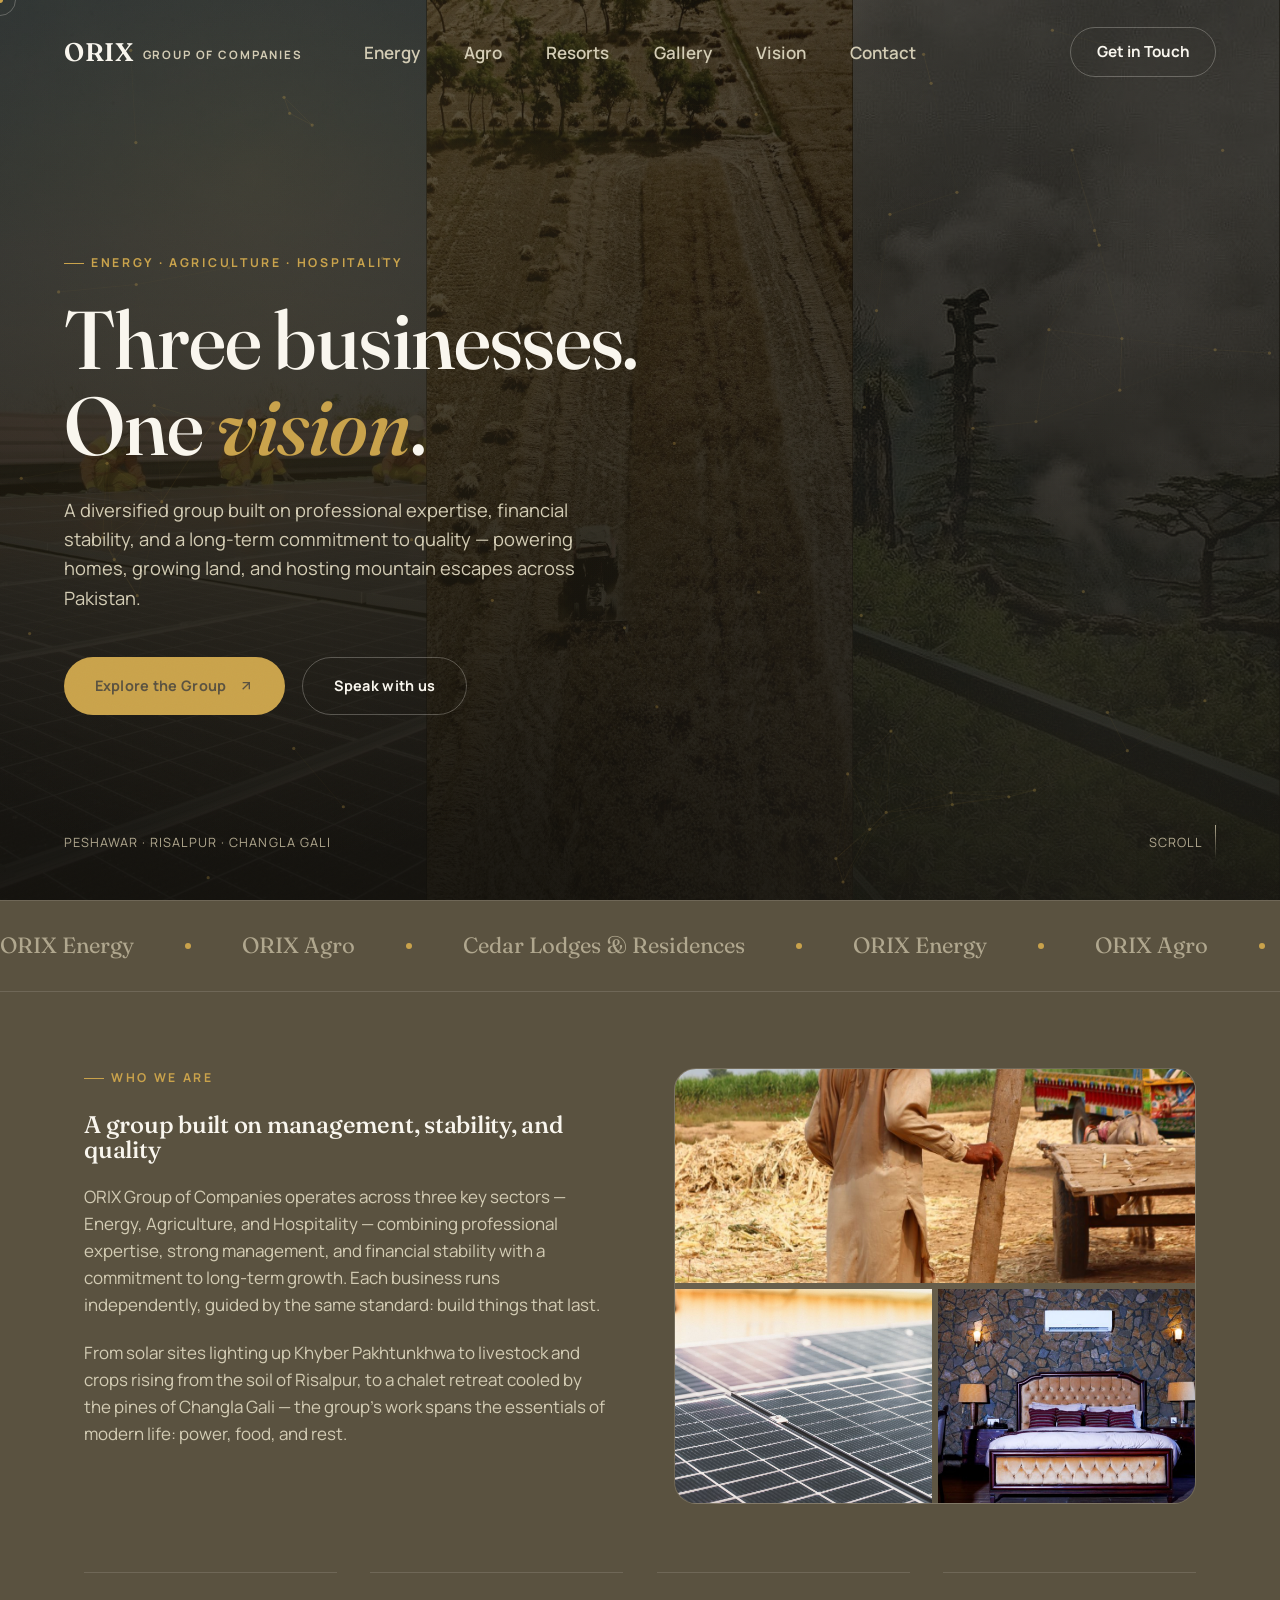
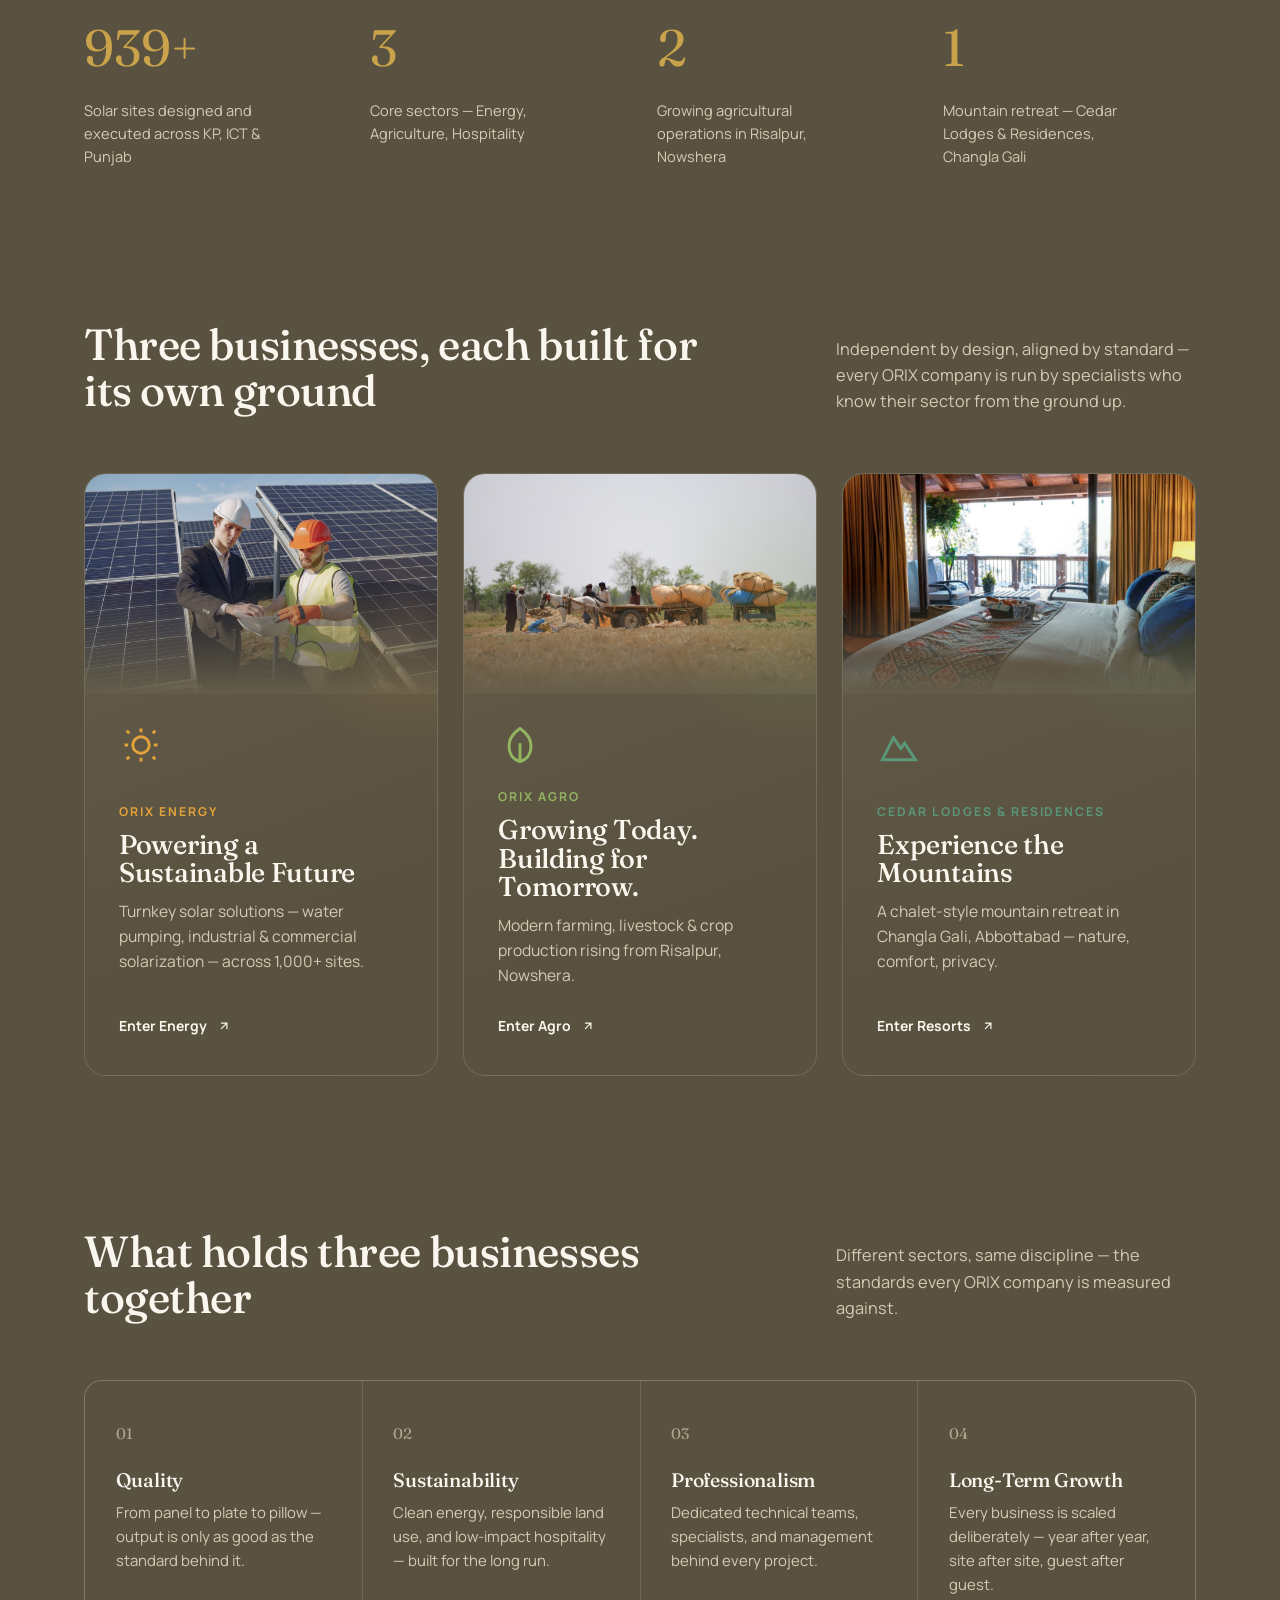
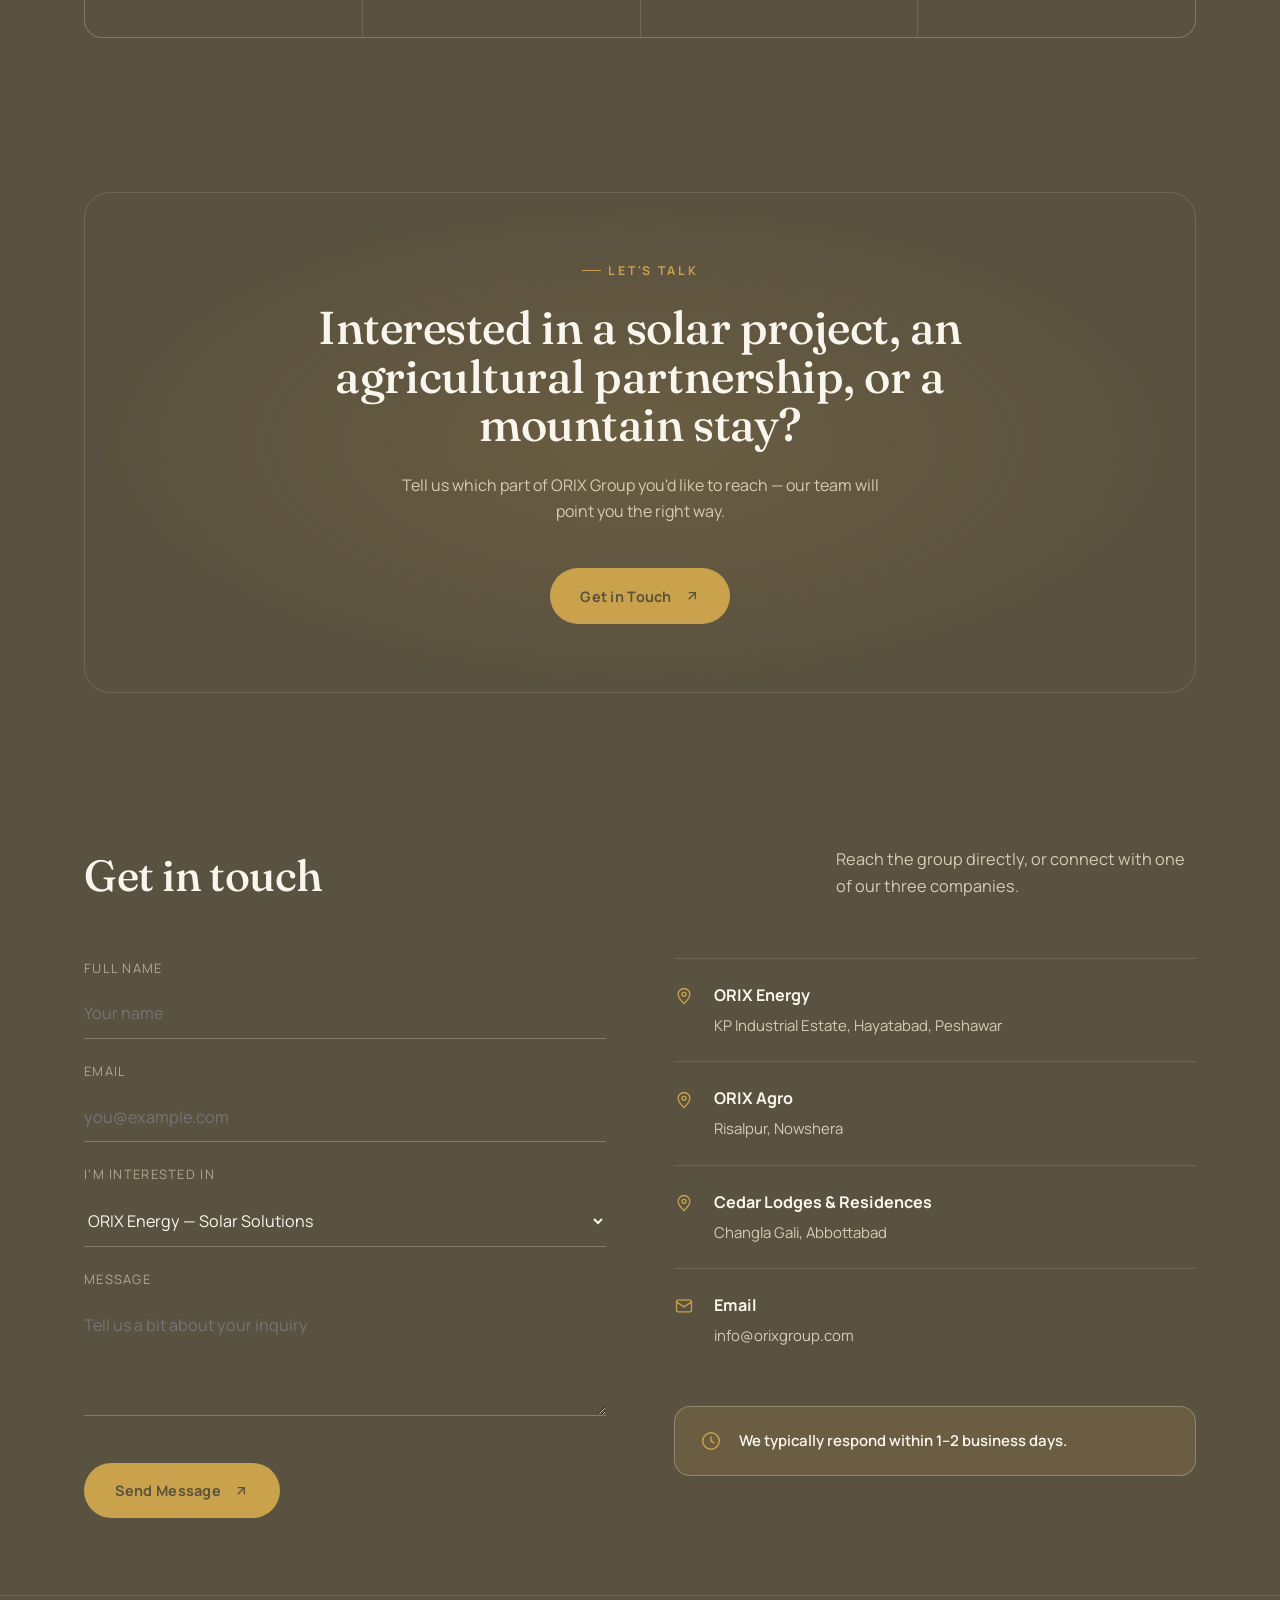
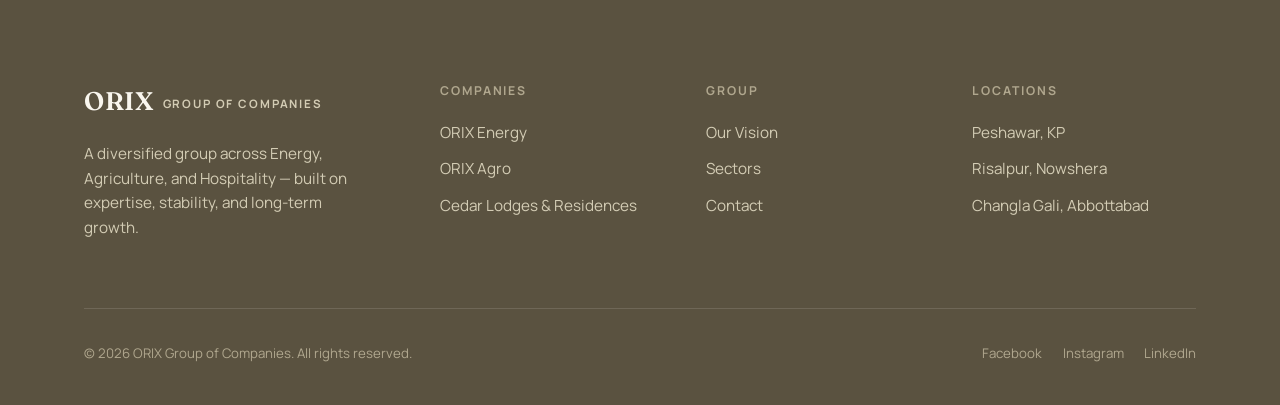
==== commit 69fe234d: "Add gallery page, fix desktop scale, refresh agro/resort photos - New gallery.html with a 3-category" ====
--- a/index.html
+++ b/index.html
@@ -26,6 +26,7 @@
     <a href="energy.html">Energy</a>
     <a href="agro.html">Agro</a>
     <a href="resorts.html">Resorts</a>
+    <a href="gallery.html">Gallery</a>
     <a href="index.html#vision">Vision</a>
     <a href="index.html#contact">Contact</a>
   </nav>
@@ -37,6 +38,7 @@
   <a href="energy.html">Energy</a>
   <a href="agro.html">Agro</a>
   <a href="resorts.html">Resorts</a>
+  <a href="gallery.html">Gallery</a>
   <a href="index.html#vision">Vision</a>
   <a href="index.html#contact">Contact</a>
 </div>
--- a/css/style.css
+++ b/css/style.css
@@ -5,14 +5,14 @@
 @import url('https://fonts.googleapis.com/css2?family=Fraunces:opsz,wght@9..144,300..700&family=Manrope:wght@400;500;600;700;800&display=swap');
 
 :root{
-  --ink:#3a3428;
-  --ink-2:#443e2f;
-  --ink-3:#4e4837;
-  --paper:#f7f3e8;
-  --paper-dim:#cbc4ac;
-  --paper-faint:#a89f87;
-  --line:rgba(247,243,232,0.11);
-  --line-strong:rgba(247,243,232,0.22);
+  --ink:#5a5240;
+  --ink-2:#655d4a;
+  --ink-3:#716855;
+  --paper:#f9f6ee;
+  --paper-dim:#d3ccb4;
+  --paper-faint:#b0a78e;
+  --line:rgba(249,246,238,0.13);
+  --line-strong:rgba(249,246,238,0.26);
   --gold:#c9a24b;
   --gold-2:#e9cd82;
 
@@ -48,6 +48,7 @@
 html{
   scroll-behavior:smooth;
   background:var(--ink);
+  font-size:clamp(16px, 0.39vw + 12px, 20px);
 }
 body{
   background:var(--ink);
@@ -194,7 +195,7 @@
 }
 .nav.scrolled{
   padding:1rem var(--pad);
-  background:rgba(58,52,40,0.86);
+  background:rgba(90,82,64,0.86);
   backdrop-filter:blur(14px) saturate(140%);
   border-bottom:1px solid var(--line);
 }
@@ -774,6 +775,60 @@
   color:var(--paper);
 }
 .gallery-item.tall{grid-row:span 2;}
+
+/* ---------- gallery picker (gallery.html) ---------- */
+.gallery-pick{all:unset;cursor:pointer;display:flex;flex-direction:column;width:100%;}
+.gallery-pick .count{
+  position:relative;z-index:1;
+  font-size:.78rem;
+  color:var(--paper-faint);
+  margin-top:-.4rem;
+  margin-bottom:1.4rem;
+}
+.gallery-pick.active{border-color:var(--card-accent, var(--accent));}
+.gallery-pick.active .card-photo::after{background:linear-gradient(180deg, rgba(10,9,6,0) 30%, var(--card-accent, var(--accent)) 220%);}
+.gallery-set{display:none;}
+.gallery-set.active{display:grid;}
+.gallery-set .gallery-item{cursor:zoom-in;}
+
+/* ---------- lightbox ---------- */
+.lightbox{
+  position:fixed;inset:0;
+  z-index:9996;
+  display:none;
+  align-items:center;
+  justify-content:center;
+  padding:5vh 5vw;
+  background:rgba(12,11,8,.94);
+}
+.lightbox.open{display:flex;}
+.lightbox img{
+  max-width:100%;max-height:100%;
+  border-radius:14px;
+  object-fit:contain;
+  box-shadow:0 20px 60px rgba(0,0,0,.5);
+}
+.lightbox-close{
+  position:absolute;
+  top:2rem;right:2rem;
+  width:46px;height:46px;
+  border-radius:50%;
+  border:1px solid var(--line-strong);
+  display:flex;
+  align-items:center;
+  justify-content:center;
+  color:var(--paper);
+  transition:border-color .3s, color .3s;
+}
+.lightbox-close:hover{border-color:var(--accent);color:var(--accent);}
+.lightbox-close svg{width:18px;height:18px;}
+.lightbox-cap{
+  position:absolute;
+  bottom:2.2rem;left:0;right:0;
+  text-align:center;
+  color:var(--paper-dim);
+  font-size:.9rem;
+}
 .split-visual .ring{
   position:absolute;
   border:1px solid var(--line-strong);
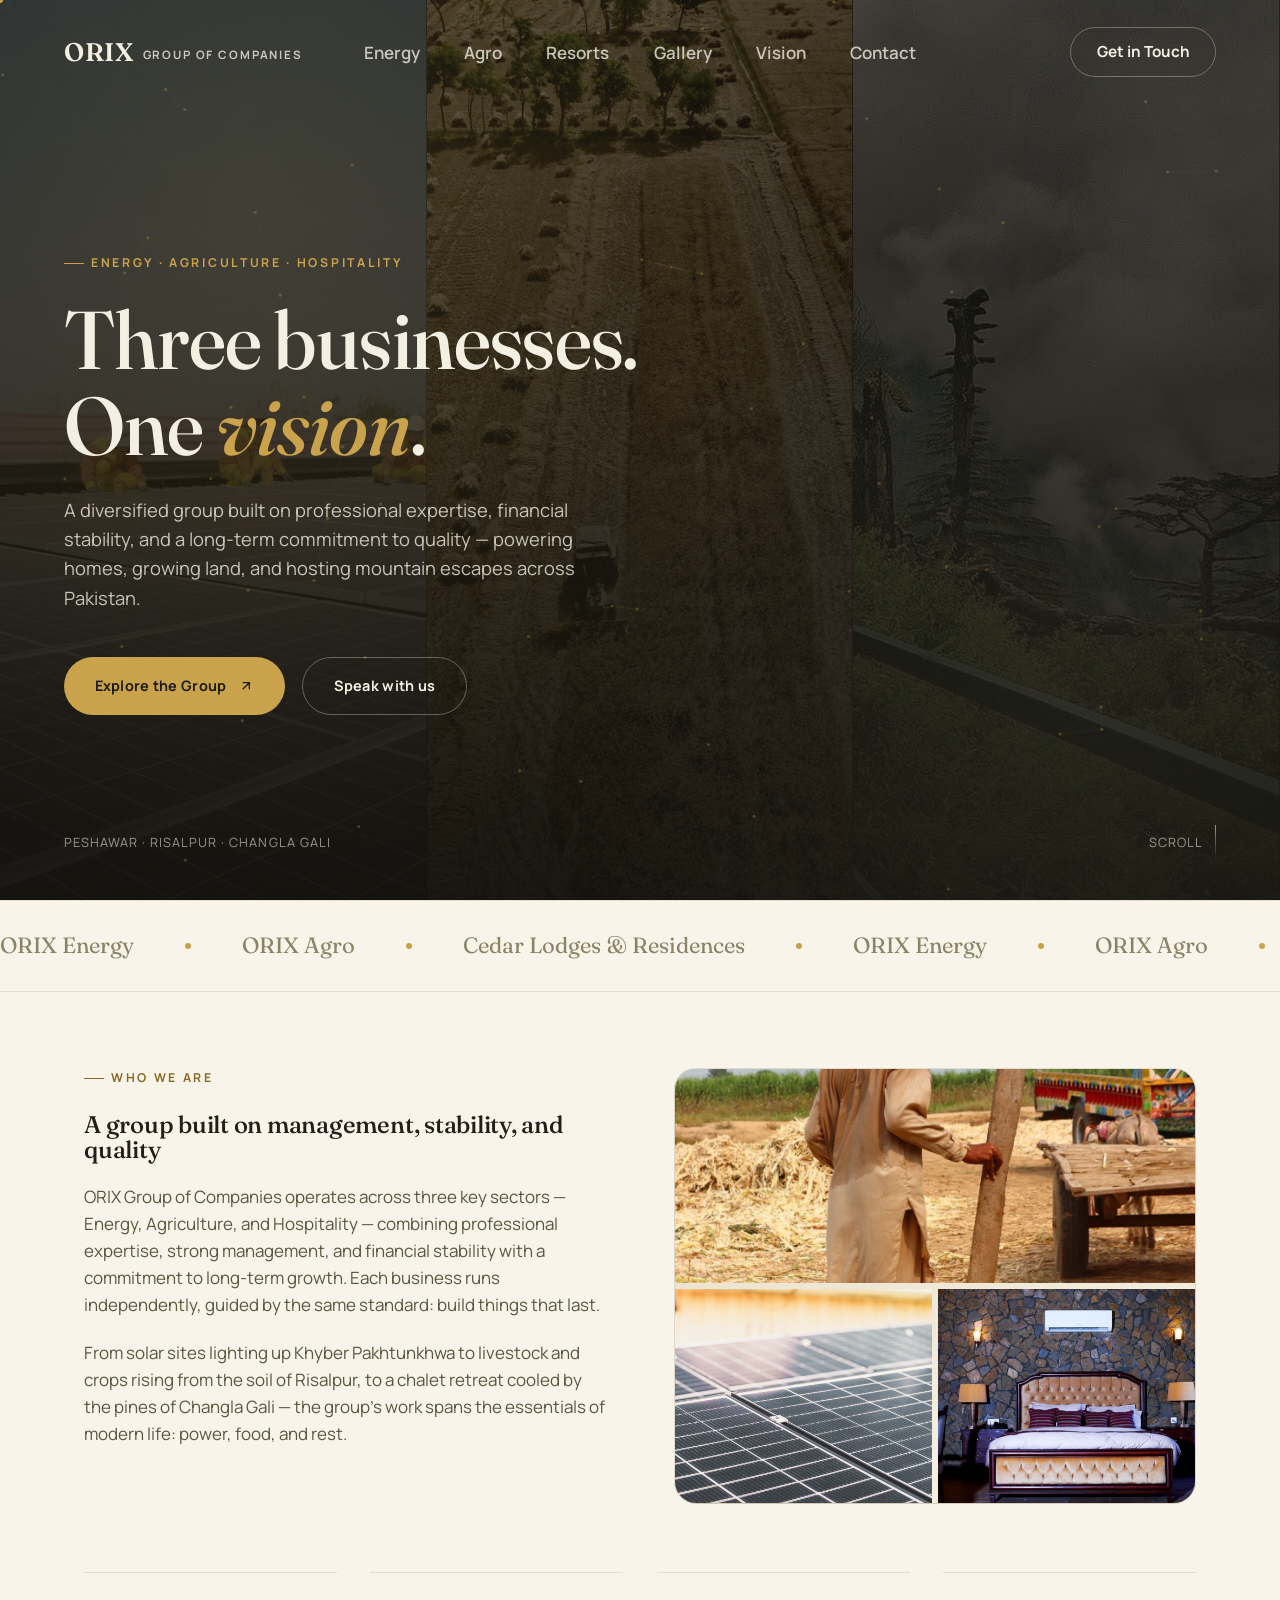
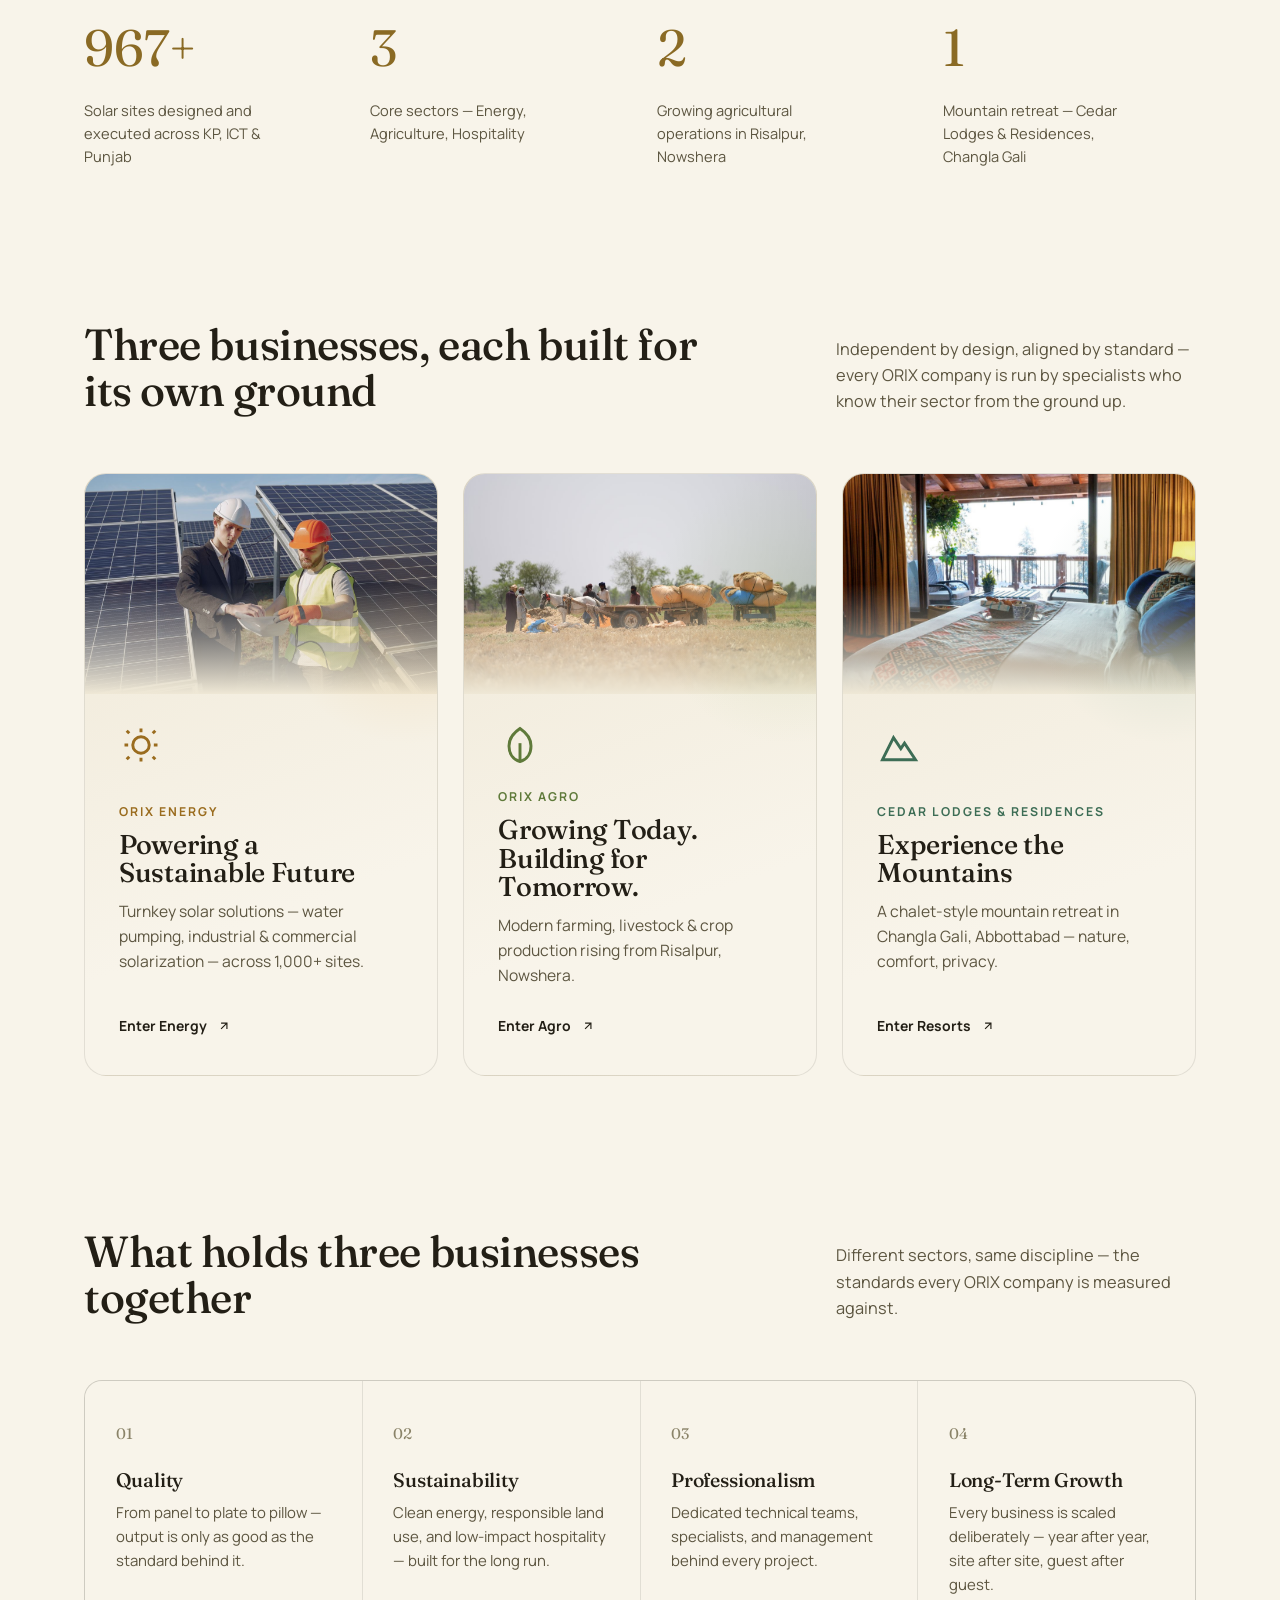
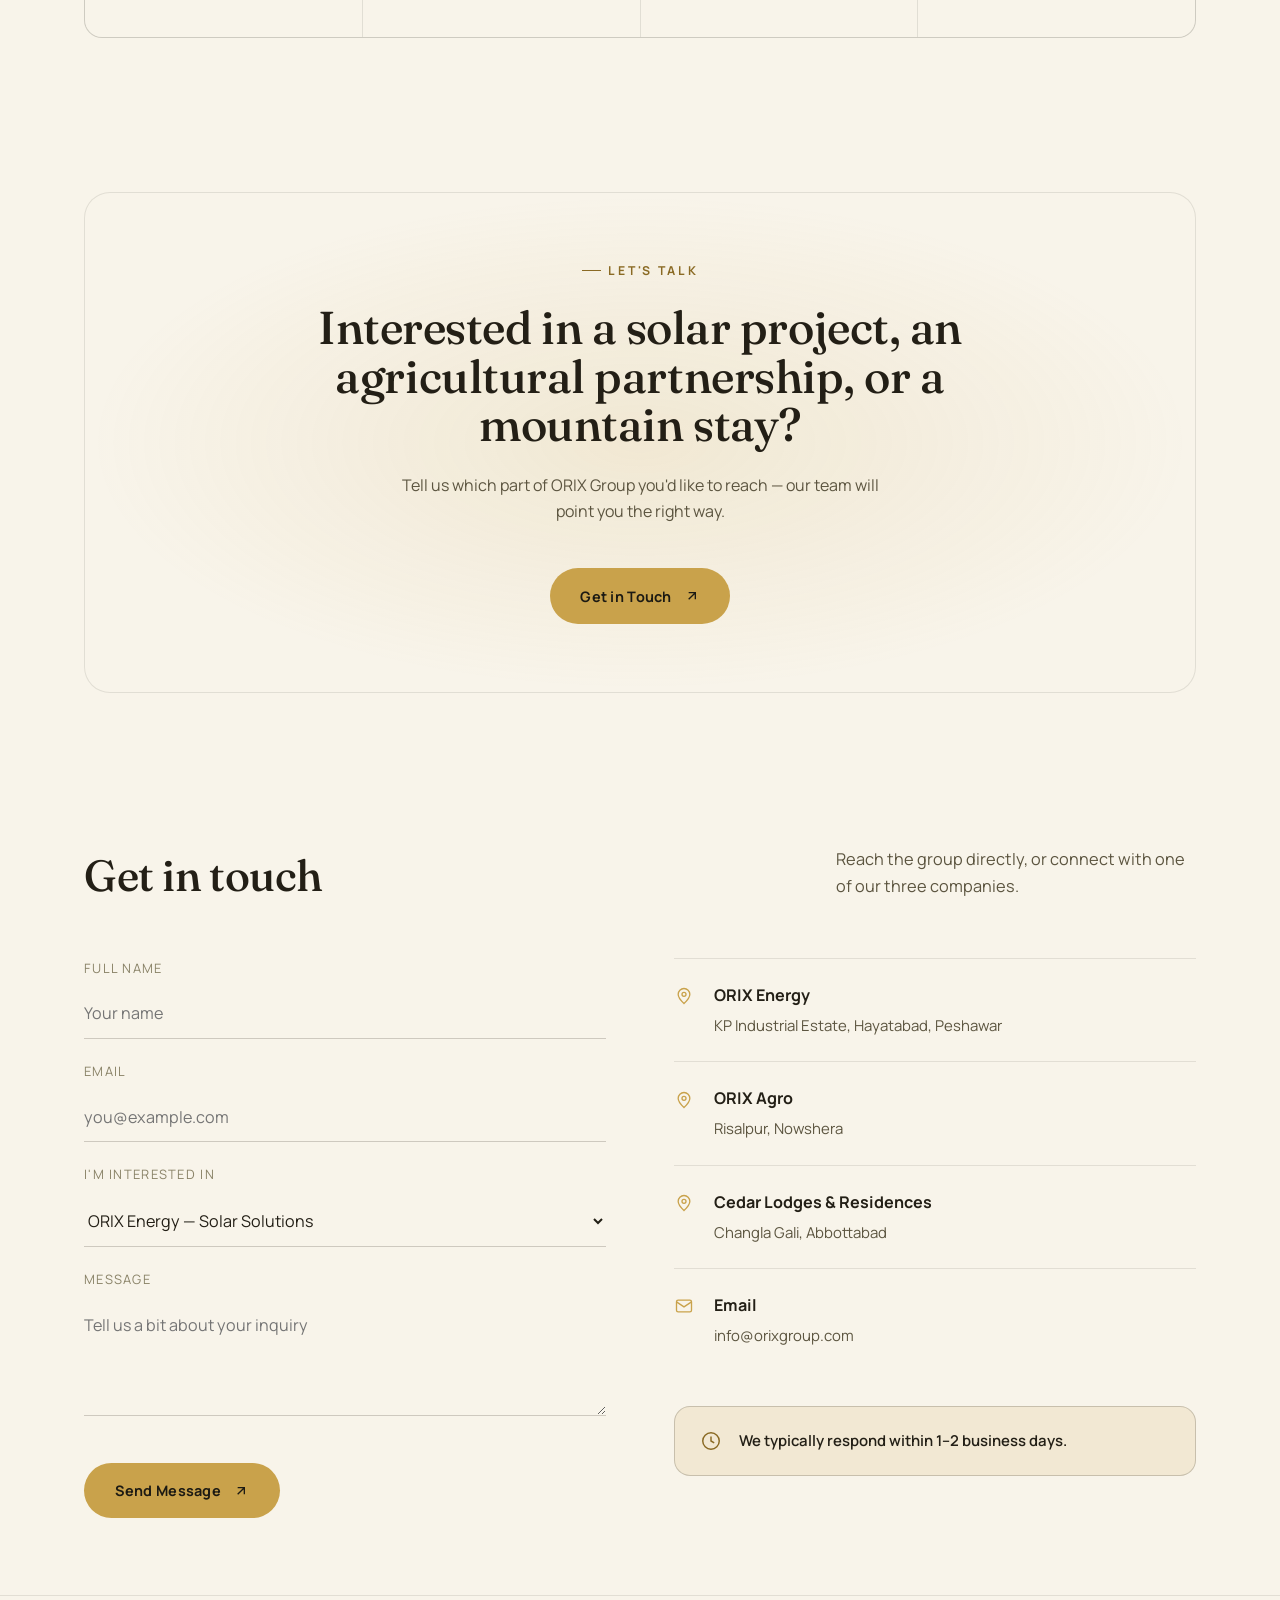
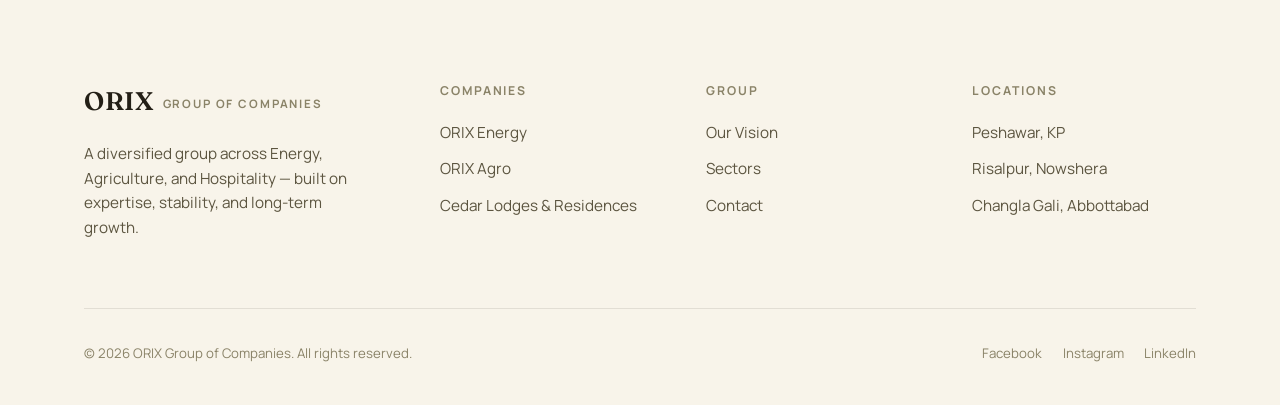
==== commit acc536c8: "Switch to a full light theme - Flip the base palette to a warm cream background with dark text - Int" ====
--- a/index.html
+++ b/index.html
@@ -134,7 +134,7 @@
 
     <div class="sector-grid">
 
-      <a href="energy.html" class="sector-card reveal" data-group="cards" style="--card-accent:#e3a23a;">
+      <a href="energy.html" class="sector-card reveal" data-group="cards" style="--card-accent:#e3a23a; --card-accent-text:#9a6c1e;">
         <div class="card-photo"><img src="assets/energy/inspecting.jpg" alt="ORIX Energy electricians inspecting a solar installation" loading="lazy"></div>
         <div class="card-body">
           <div class="glow"></div>
@@ -150,7 +150,7 @@
         </div>
       </a>
 
-      <a href="agro.html" class="sector-card reveal" data-group="cards" style="--card-accent:#93b562; --d:100ms">
+      <a href="agro.html" class="sector-card reveal" data-group="cards" style="--card-accent:#93b562; --card-accent-text:#5f7a3a; --d:100ms">
         <div class="card-photo"><img src="assets/agro/farmers-harvest.jpg" alt="Farmers harvesting wheat near Risalpur, Nowshera" loading="lazy"></div>
         <div class="card-body">
           <div class="glow"></div>
@@ -166,7 +166,7 @@
         </div>
       </a>
 
-      <a href="resorts.html" class="sector-card reveal" data-group="cards" style="--card-accent:#5a9678; --d:200ms">
+      <a href="resorts.html" class="sector-card reveal" data-group="cards" style="--card-accent:#5a9678; --card-accent-text:#3d6d55; --d:200ms">
         <div class="card-photo"><img src="assets/resorts/balcony-view.jpg" alt="Suite balcony with mountain views at Cedar Lodges & Residences, Changla Gali" loading="lazy"></div>
         <div class="card-body">
           <div class="glow"></div>
--- a/css/style.css
+++ b/css/style.css
@@ -5,20 +5,31 @@
 @import url('https://fonts.googleapis.com/css2?family=Fraunces:opsz,wght@9..144,300..700&family=Manrope:wght@400;500;600;700;800&display=swap');
 
 :root{
-  --ink:#5a5240;
-  --ink-2:#655d4a;
-  --ink-3:#716855;
-  --paper:#f9f6ee;
-  --paper-dim:#d3ccb4;
-  --paper-faint:#b0a78e;
-  --line:rgba(249,246,238,0.13);
-  --line-strong:rgba(249,246,238,0.26);
+  --ink:#f8f4ea;
+  --ink-2:#efe8d6;
+  --ink-3:#e6dcc3;
+  --paper:#231f16;
+  --paper-dim:#5c5540;
+  --paper-faint:#8a8368;
+  --line:rgba(35,31,22,0.10);
+  --line-strong:rgba(35,31,22,0.20);
   --gold:#c9a24b;
   --gold-2:#e9cd82;
 
   --accent:#c9a24b;
+  --accent-text:#8a6a24;
   --accent-soft:rgba(201,162,75,0.14);
   --accent-2:#7fb0c9;
+
+  /* fixed tones — always used on dark, photo-based, or accent-colored
+     surfaces regardless of the light/dark page theme (hero, nav, lightbox) */
+  --fixed-light:#f3efe3;
+  --fixed-light-dim:rgba(243,239,227,.78);
+  --fixed-light-faint:rgba(243,239,227,.58);
+  --fixed-line:rgba(243,239,227,.18);
+  --fixed-line-strong:rgba(243,239,227,.32);
+  --fixed-dark:#1c1a13;
+  --nav-bg-solid:rgba(28,25,18,.88);
 
   --serif:'Fraunces', Georgia, serif;
   --sans:'Manrope', -apple-system, BlinkMacSystemFont, 'Segoe UI', sans-serif;
@@ -30,16 +41,19 @@
 
 html[data-sector="energy"]{
   --accent:#e3a23a;
+  --accent-text:#9a6c1e;
   --accent-soft:rgba(227,162,58,0.16);
   --accent-2:#4fb6e6;
 }
 html[data-sector="agro"]{
   --accent:#93b562;
+  --accent-text:#5f7a3a;
   --accent-soft:rgba(147,181,98,0.16);
   --accent-2:#d9b36c;
 }
 html[data-sector="resorts"]{
   --accent:#5a9678;
+  --accent-text:#3d6d55;
   --accent-soft:rgba(90,150,120,0.18);
   --accent-2:#b5793b;
 }
@@ -64,7 +78,7 @@
 a{color:inherit;text-decoration:none;}
 ul{list-style:none;}
 button{font:inherit;background:none;border:none;color:inherit;cursor:pointer;}
-::selection{background:var(--accent);color:var(--ink);}
+::selection{background:var(--accent);color:var(--fixed-dark);}
 
 h1,h2,h3,h4{
   font-family:var(--serif);
@@ -88,14 +102,14 @@
   font-weight:700;
   letter-spacing:.22em;
   text-transform:uppercase;
-  color:var(--accent);
+  color:var(--accent-text);
   margin-bottom:1.4rem;
 }
 .eyebrow::before{
   content:'';
   width:1.6em;
   height:1px;
-  background:var(--accent);
+  background:var(--accent-text);
   display:block;
 }
 
@@ -195,9 +209,19 @@
 }
 .nav.scrolled{
   padding:1rem var(--pad);
-  background:rgba(90,82,64,0.86);
+  background:var(--nav-bg-solid);
   backdrop-filter:blur(14px) saturate(140%);
-  border-bottom:1px solid var(--line);
+  border-bottom:1px solid var(--fixed-line);
+}
+.nav.menu-open{
+  background:var(--nav-bg-solid);
+  backdrop-filter:blur(14px) saturate(140%);
+}
+/* pages with no dark photo hero behind the nav need it solid from the start */
+.nav.nav-solid{
+  background:var(--nav-bg-solid);
+  backdrop-filter:blur(14px) saturate(140%);
+  border-bottom:1px solid var(--fixed-line);
 }
 .nav-logo{
   grid-column:1;
@@ -205,6 +229,7 @@
   font-family:var(--serif);
   font-size:1.5rem;
   letter-spacing:.02em;
+  color:var(--fixed-light);
   display:flex;
   align-items:baseline;
   gap:.5rem;
@@ -214,11 +239,14 @@
   font-family:var(--sans);
   font-size:.68rem;
   letter-spacing:.16em;
-  color:var(--paper-dim);
+  color:var(--fixed-light-dim);
   font-weight:700;
   text-transform:uppercase;
   transform:translateY(-2px);
 }
+/* the logo is reused in the footer, where it should follow the page theme */
+.footer-brand .nav-logo{color:var(--paper);}
+.footer-brand .nav-logo small{color:var(--paper-faint);}
 .nav-links{
   grid-column:2;
   justify-self:center;
@@ -230,7 +258,7 @@
   position:relative;
   font-size:1rem;
   font-weight:600;
-  color:var(--paper-dim);
+  color:var(--fixed-light-dim);
   transition:color .3s;
   padding:.3rem 0;
 }
@@ -242,20 +270,21 @@
   background:var(--accent);
   transition:width .35s var(--ease);
 }
-.nav-links a:hover,.nav-links a.active{color:var(--paper);}
+.nav-links a:hover,.nav-links a.active{color:var(--fixed-light);}
 .nav-links a:hover::after,.nav-links a.active::after{width:100%;}
 
 .nav-cta{
   grid-column:3;
   justify-self:end;
-  border:1px solid var(--line-strong);
+  color:var(--fixed-light);
+  border:1px solid var(--fixed-line-strong);
   padding:.7rem 1.5rem;
   border-radius:999px;
   font-size:.9rem;
   font-weight:700;
   transition:border-color .3s, background .3s;
 }
-.nav-cta:hover{border-color:var(--accent);background:var(--accent-soft);}
+.nav-cta:hover{border-color:var(--accent);background:rgba(201,162,75,0.18);}
 
 .nav-burger{
   grid-column:3;
@@ -268,9 +297,10 @@
 }
 .nav-burger span{
   height:1px;width:100%;
-  background:var(--paper);
+  background:var(--fixed-light);
   transition:transform .3s var(--ease), opacity .3s;
 }
+.nav-burger.open span{background:var(--paper);}
 
 .mobile-menu{
   position:fixed;
@@ -292,7 +322,7 @@
   font-size:2.2rem;
   color:var(--paper-dim);
 }
-.mobile-menu a:hover{color:var(--accent);}
+.mobile-menu a:hover{color:var(--accent-text);}
 
 /* ---------- buttons ---------- */
 .btn{
@@ -310,12 +340,12 @@
 }
 .btn-primary{
   background:var(--accent);
-  color:var(--ink);
+  color:var(--fixed-dark);
 }
 .btn-primary:hover{transform:translateY(-2px);}
 .btn-ghost{
-  border:1px solid var(--line-strong);
-  color:var(--paper);
+  border:1px solid var(--fixed-line-strong);
+  color:var(--fixed-light);
 }
 .btn-ghost:hover{border-color:var(--accent);color:var(--accent);}
 .btn svg{width:16px;height:16px;transition:transform .3s var(--ease);}
@@ -378,9 +408,10 @@
 }
 .hero-content{position:relative;z-index:2;max-width:900px;}
 .hero-content .eyebrow{color:var(--accent);}
+.hero-content .eyebrow::before{background:var(--accent);}
 .hero h1{
   font-size:clamp(2.6rem, 6.4vw, 5.4rem);
-  color:var(--paper);
+  color:var(--fixed-light);
 }
 .hero h1 em{
   font-style:italic;
@@ -390,7 +421,7 @@
   margin-top:1.6rem;
   max-width:560px;
   font-size:1.08rem;
-  color:var(--paper-dim);
+  color:var(--fixed-light-dim);
 }
 .hero-actions{
   margin-top:2.6rem;
@@ -407,7 +438,7 @@
   display:flex;
   justify-content:space-between;
   align-items:center;
-  color:var(--paper-faint);
+  color:var(--fixed-light-faint);
   font-size:.75rem;
   letter-spacing:.08em;
   text-transform:uppercase;
@@ -419,7 +450,7 @@
 }
 .scroll-cue .line{
   width:1px;height:34px;
-  background:linear-gradient(var(--paper-faint), transparent);
+  background:linear-gradient(var(--fixed-light-faint), transparent);
   position:relative;
   overflow:hidden;
 }
@@ -521,7 +552,7 @@
 .stat .num{
   font-family:var(--serif);
   font-size:clamp(2.2rem,4vw,3.2rem);
-  color:var(--accent);
+  color:var(--accent-text);
   display:flex;
   align-items:baseline;
   gap:.15rem;
@@ -589,7 +620,7 @@
 .sector-card:hover .glow{opacity:.3;}
 .sector-card .icon{
   width:44px;height:44px;
-  color:var(--card-accent, var(--accent));
+  color:var(--card-accent-text, var(--accent-text));
   position:relative;
   z-index:1;
 }
@@ -599,7 +630,7 @@
   font-size:.72rem;
   letter-spacing:.16em;
   text-transform:uppercase;
-  color:var(--card-accent, var(--accent));
+  color:var(--card-accent-text, var(--accent-text));
   font-weight:700;
   margin:1.2rem 0 .5rem;
 }
@@ -672,7 +703,7 @@
 }
 .feature .icon{
   width:38px;height:38px;
-  color:var(--accent);
+  color:var(--accent-text);
   margin-bottom:1.4rem;
 }
 .feature .icon svg{width:100%;height:100%;}
@@ -737,11 +768,11 @@
   border-radius:999px;
   background:rgba(20,18,12,.55);
   backdrop-filter:blur(8px);
-  border:1px solid var(--line-strong);
+  border:1px solid var(--fixed-line-strong);
   font-size:.74rem;
   font-weight:700;
   letter-spacing:.04em;
-  color:var(--paper);
+  color:var(--fixed-light);
 }
 .split-visual .frame-tag i{width:6px;height:6px;border-radius:50%;background:var(--accent);display:inline-block;}
 
@@ -772,12 +803,27 @@
   background:linear-gradient(180deg, transparent, rgba(15,13,9,.82));
   font-size:.82rem;
   font-weight:700;
-  color:var(--paper);
+  color:var(--fixed-light);
 }
 .gallery-item.tall{grid-row:span 2;}
 
 /* ---------- gallery picker (gallery.html) ---------- */
-.gallery-pick{all:unset;cursor:pointer;display:flex;flex-direction:column;width:100%;}
+.gallery-pick{
+  box-sizing:border-box;
+  border:1px solid var(--line);
+  margin:0;padding:0;
+  background:none;
+  font:inherit;
+  color:inherit;
+  text-align:left;
+  appearance:none;
+  cursor:pointer;
+  display:flex;
+  flex-direction:column;
+  width:100%;
+  max-width:100%;
+  min-width:0;
+}
 .gallery-pick .count{
   position:relative;z-index:1;
   font-size:.78rem;
@@ -813,11 +859,11 @@
   top:2rem;right:2rem;
   width:46px;height:46px;
   border-radius:50%;
-  border:1px solid var(--line-strong);
+  border:1px solid var(--fixed-line-strong);
   display:flex;
   align-items:center;
   justify-content:center;
-  color:var(--paper);
+  color:var(--fixed-light);
   transition:border-color .3s, color .3s;
 }
 .lightbox-close:hover{border-color:var(--accent);color:var(--accent);}
@@ -826,7 +872,7 @@
   position:absolute;
   bottom:2.2rem;left:0;right:0;
   text-align:center;
-  color:var(--paper-dim);
+  color:var(--fixed-light-dim);
   font-size:.9rem;
 }
 .split-visual .ring{
@@ -855,9 +901,9 @@
   border-top:1px solid var(--line);
   padding-top:1.6rem;
 }
-.location .pin{width:26px;height:26px;color:var(--accent);margin-bottom:1rem;}
+.location .pin{width:26px;height:26px;color:var(--accent-text);margin-bottom:1rem;}
 .location .pin svg{width:100%;height:100%;}
-.location .city{font-family:var(--serif);font-size:1.3rem;color:var(--accent);}
+.location .city{font-family:var(--serif);font-size:1.3rem;color:var(--accent-text);}
 .location p{color:var(--paper-dim);font-size:.88rem;margin-top:.5rem;}
 
 /* ---------- cta banner ---------- */
@@ -899,7 +945,7 @@
   margin-bottom:.7rem;
   transition:color .3s;
 }
-.footer-col a:hover{color:var(--accent);}
+.footer-col a:hover{color:var(--accent-text);}
 .footer-bottom{
   display:flex;
   justify-content:space-between;
@@ -965,11 +1011,11 @@
   border-radius:16px;
   background:var(--accent-soft);
 }
-.response-note svg{width:22px;height:22px;color:var(--accent);flex-shrink:0;}
+.response-note svg{width:22px;height:22px;color:var(--accent-text);flex-shrink:0;}
 .response-note p{font-size:.88rem;color:var(--paper);font-weight:600;}
 
 /* ---------- utility ---------- */
-.text-accent{color:var(--accent);}
+.text-accent{color:var(--accent-text);}
 .mt-lg{margin-top:4rem;}
 
 /* ============================================================
